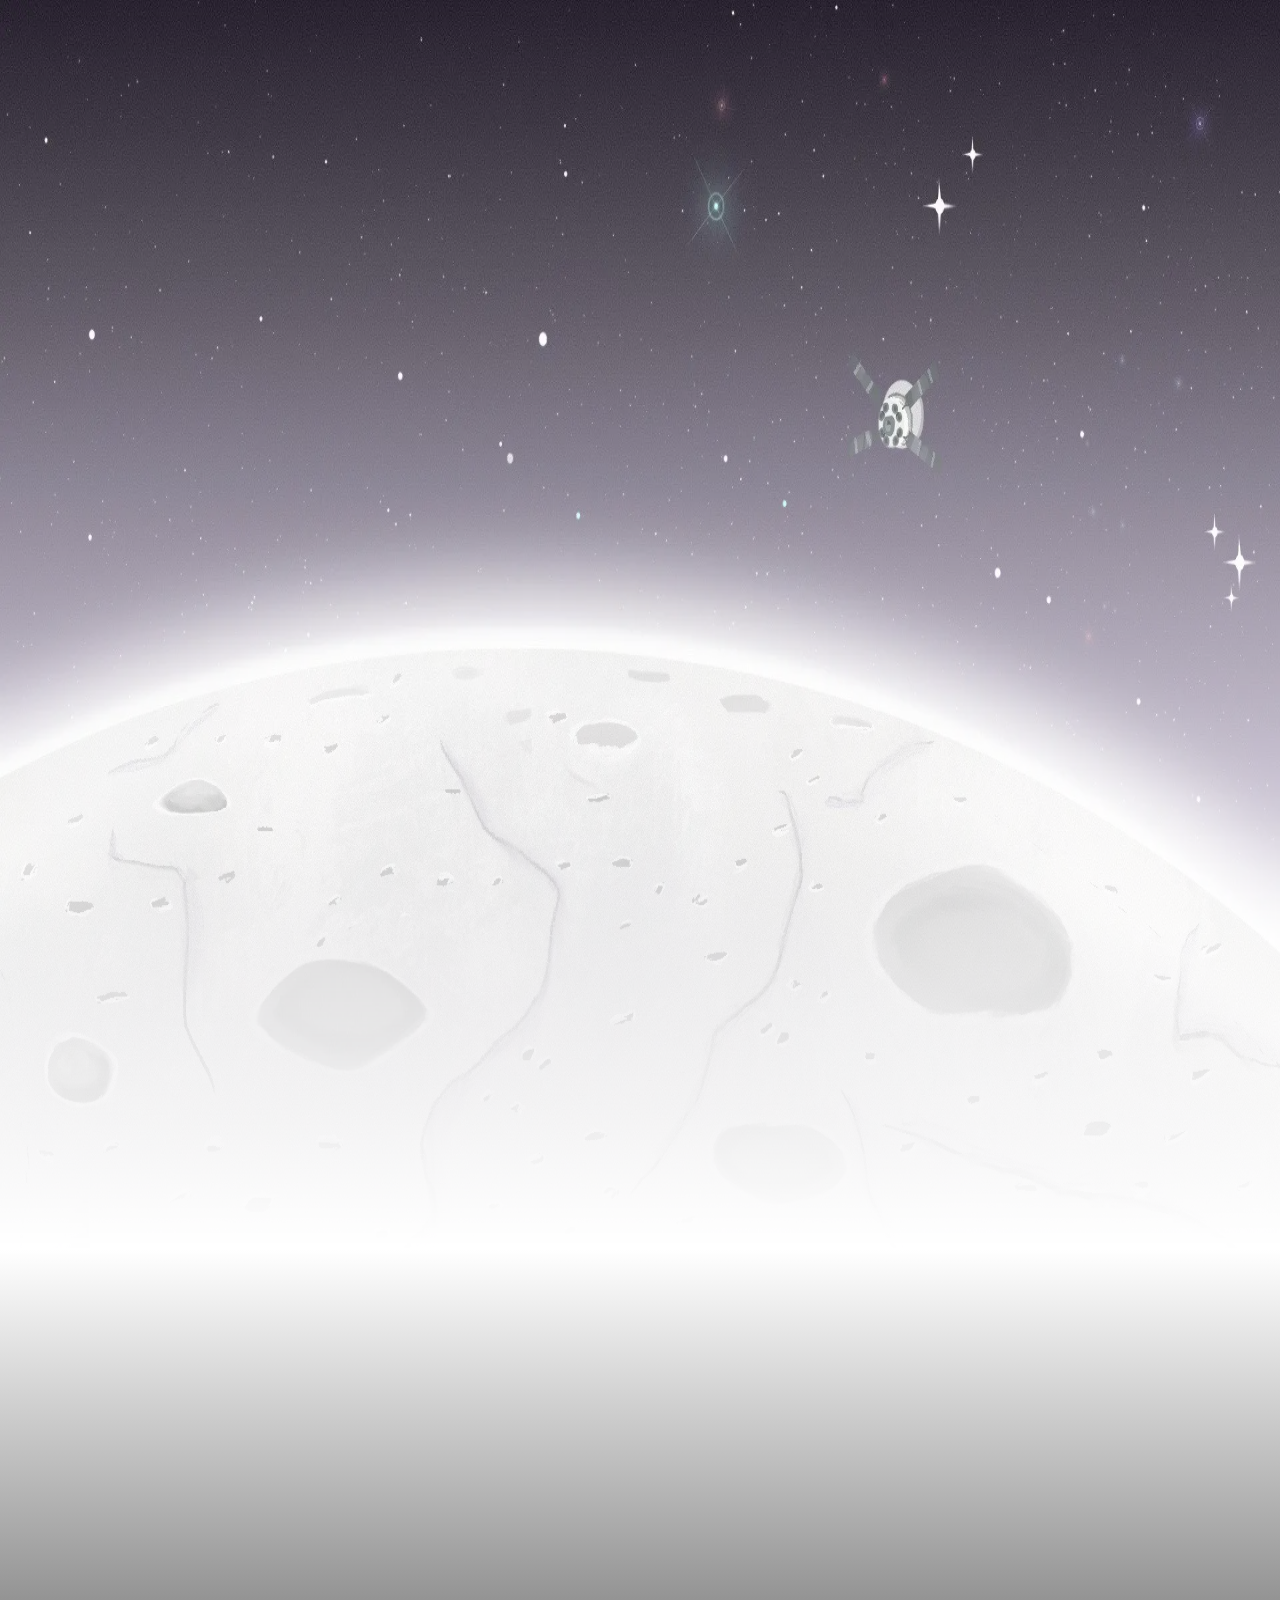
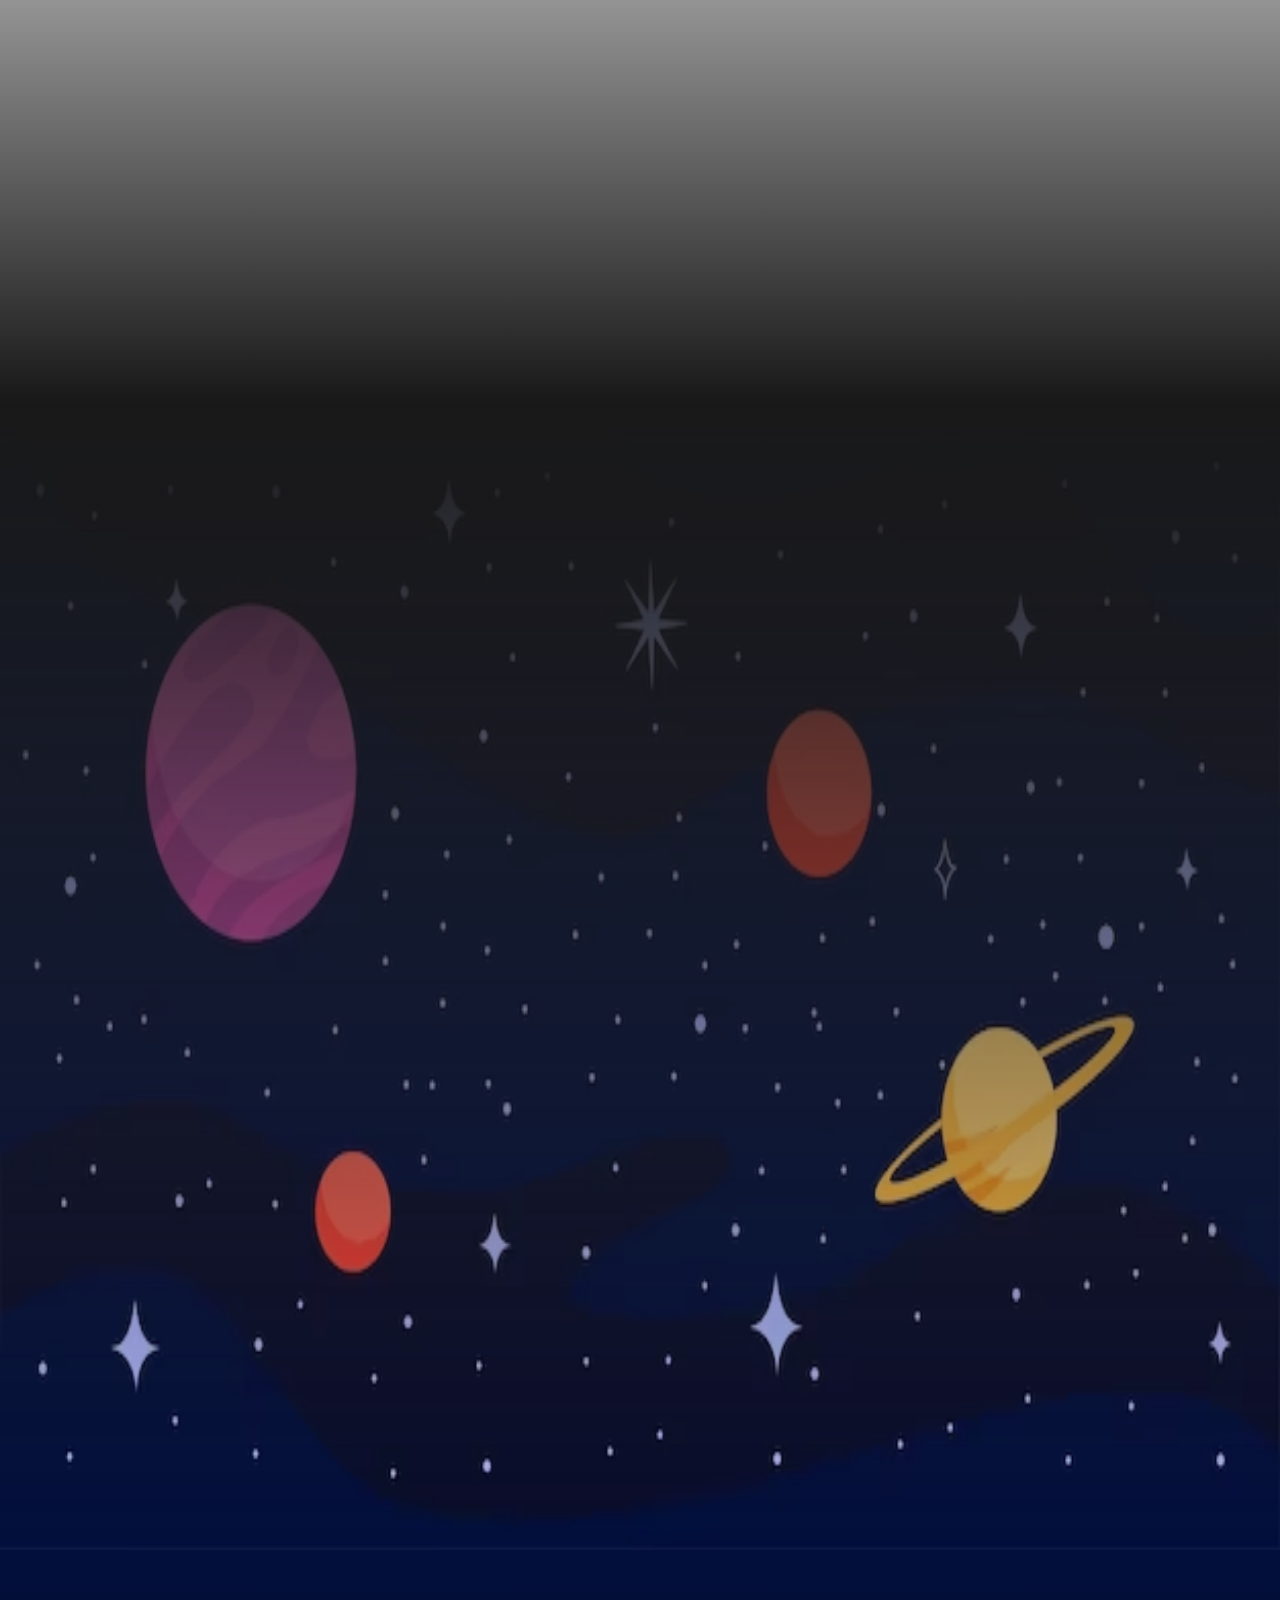
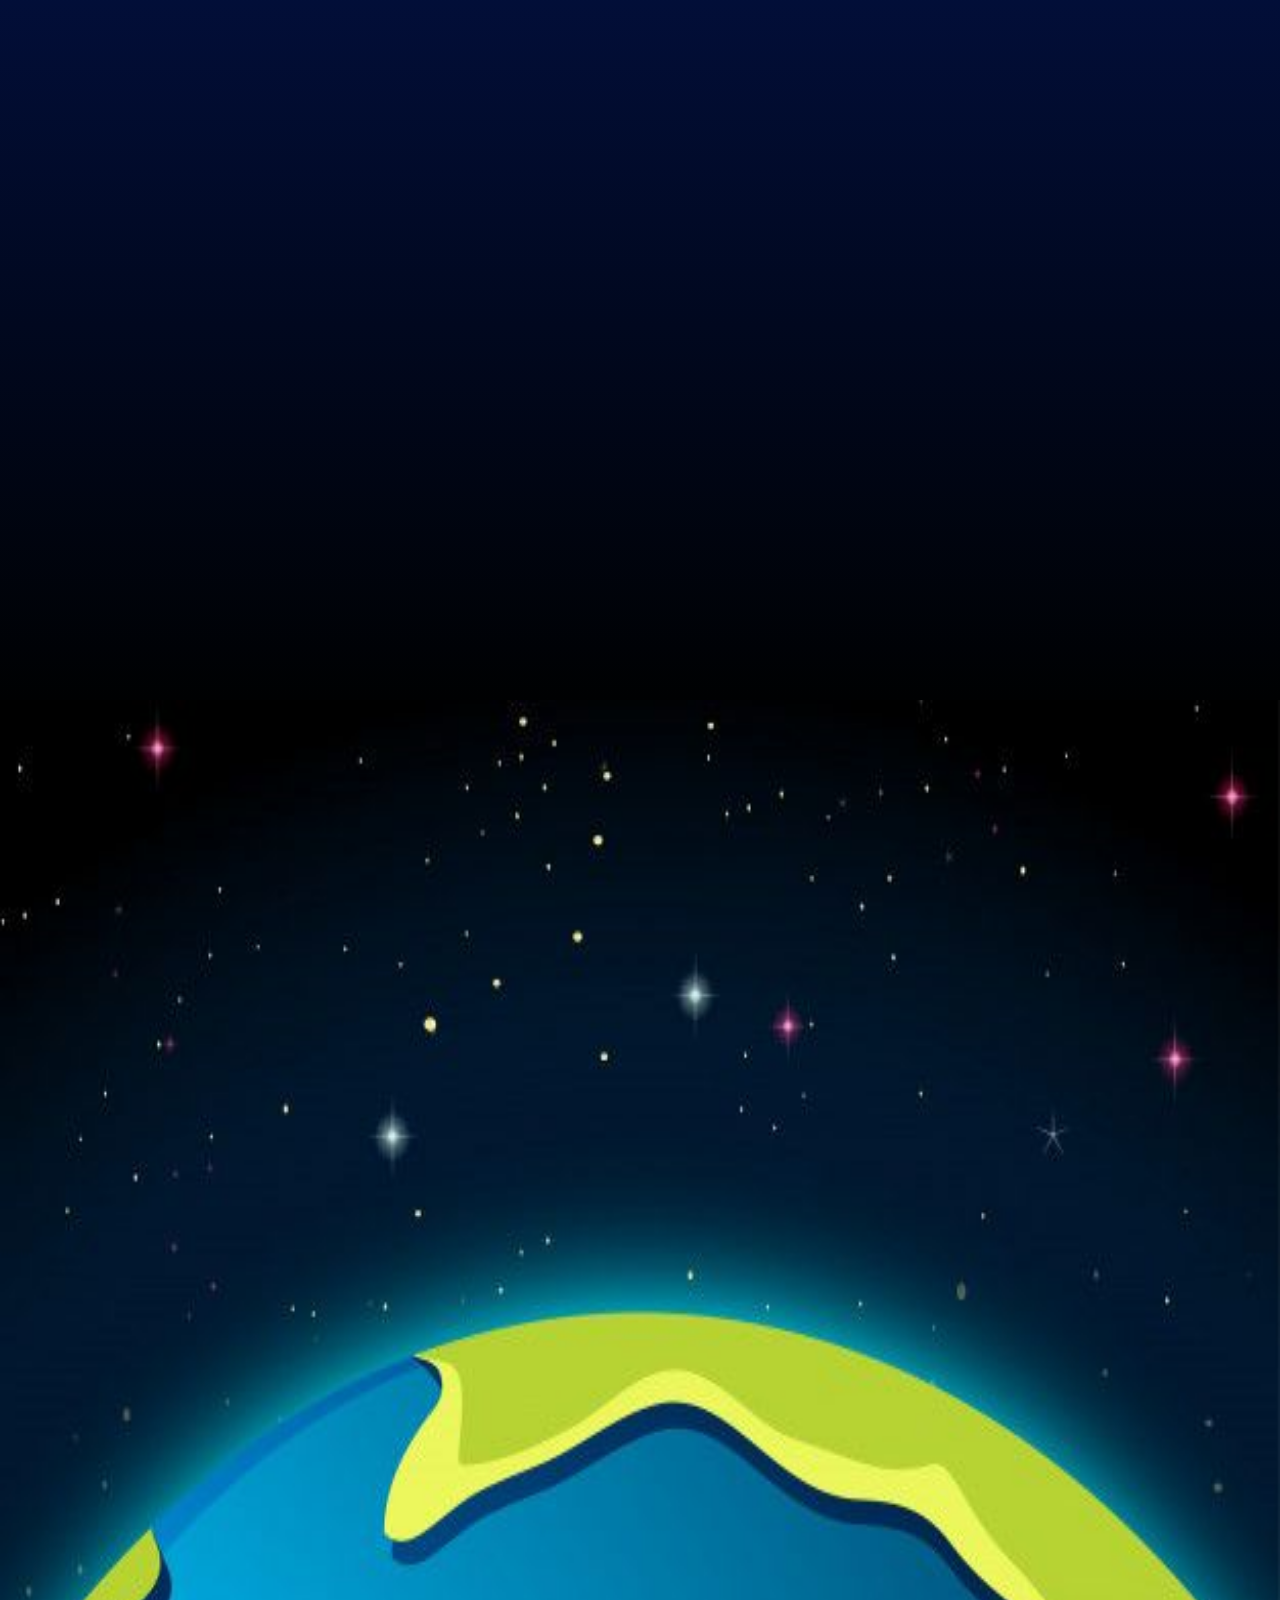
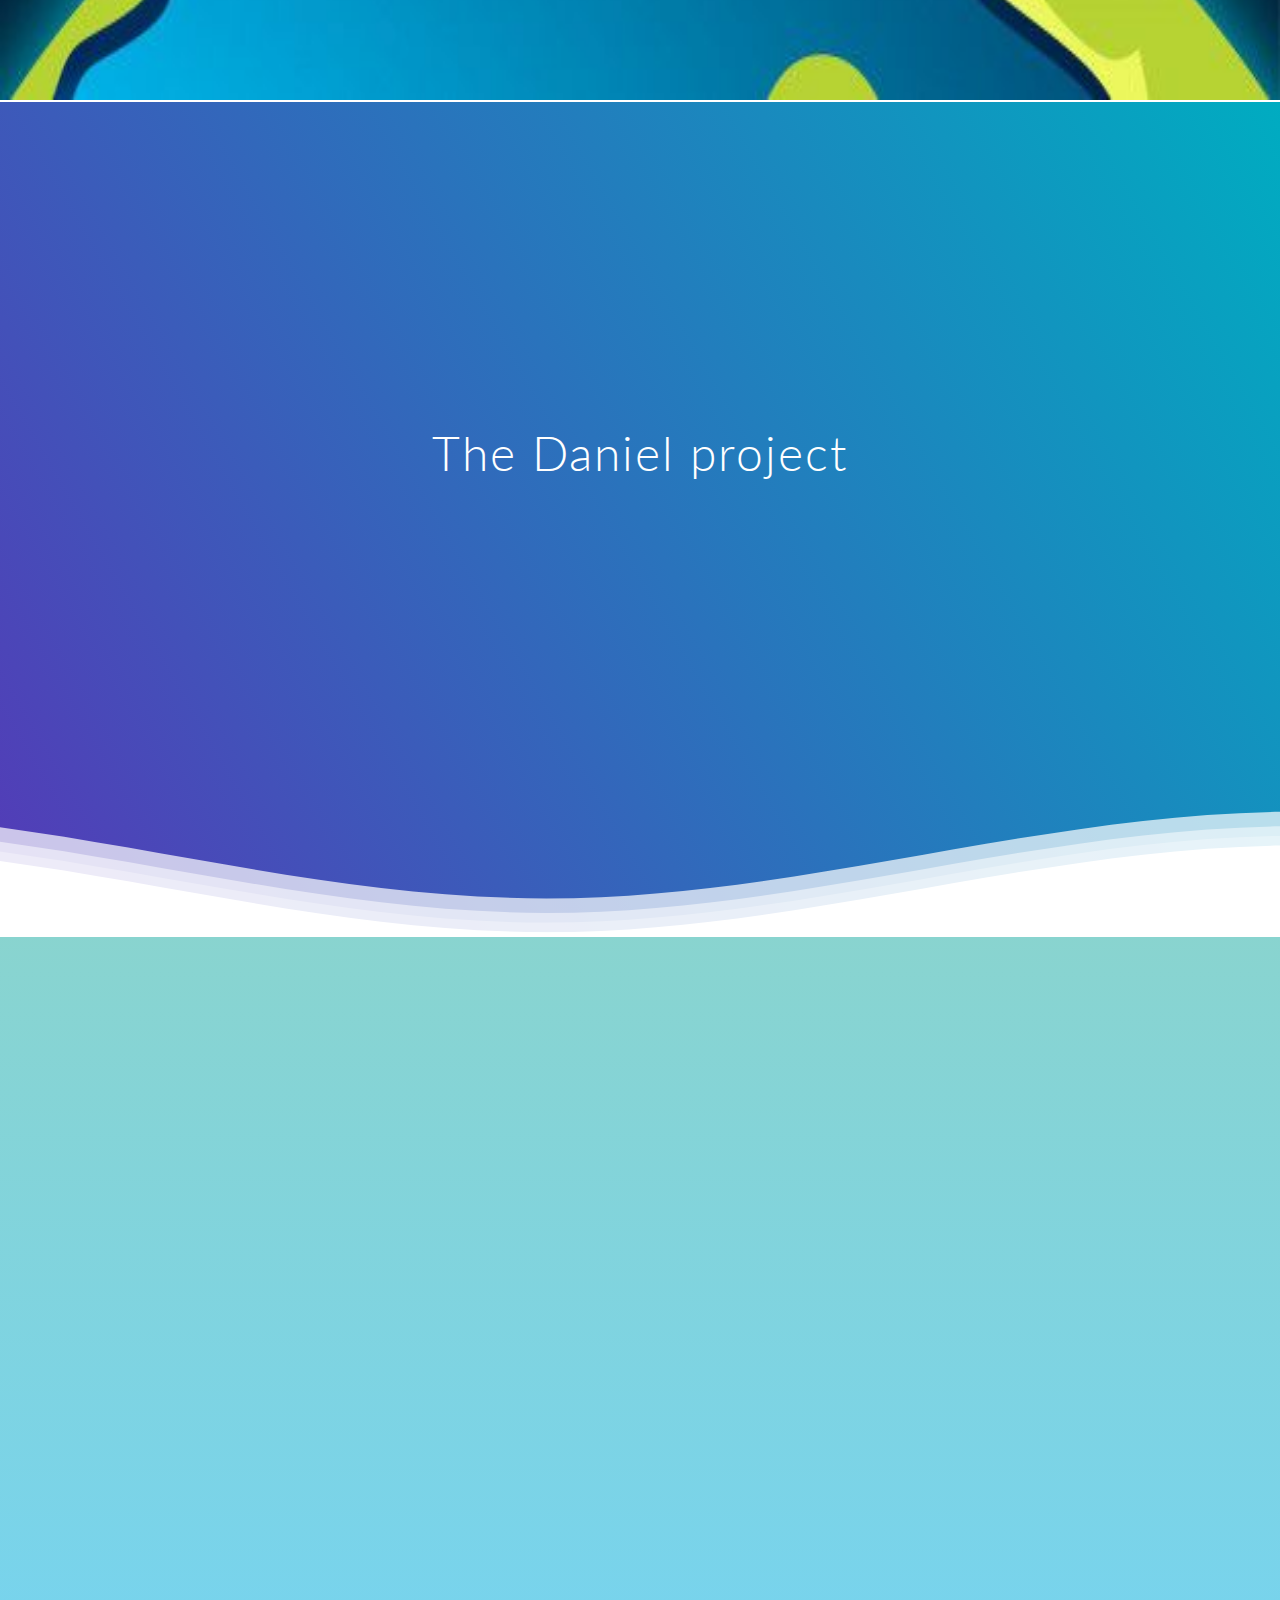
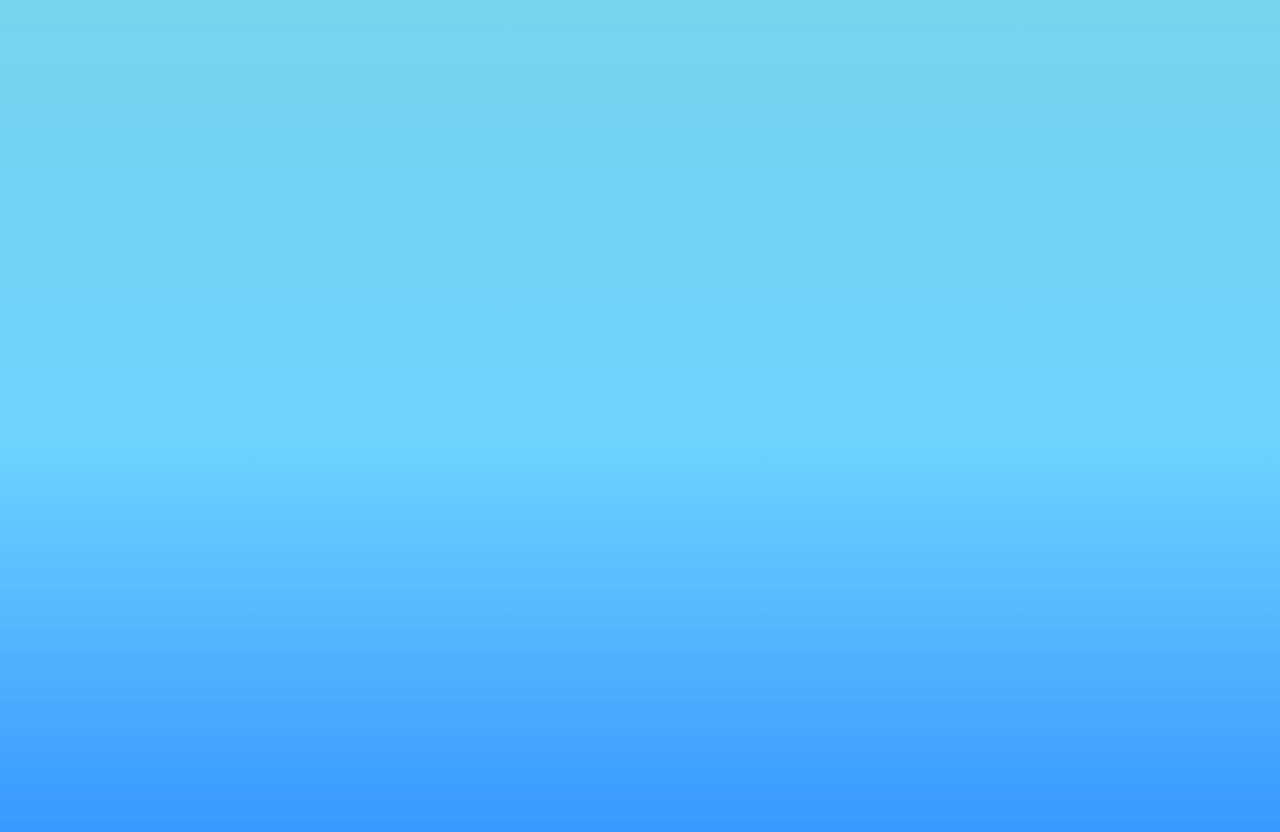
==== Index.html @ cffb1210 "files added" ====
<!DOCTYPE html>
<html lang="en">

<head>
    <meta charset="UTF-8">
    <meta name="viewport" content="width=device-width, initial-scale=1.0">
    <link rel="stylesheet" href="style/background.css">
    <script src="js/main.js" defer></script>
    <title>Document</title>
</head>

<body>
    <section class="moon">
        <img class="background-moon" src="/src/moon.webp" alt="">
    </section>
    <section class="space-transition"></section>
    <section class="space">
        <img class="background-space" src="/src/space.avif" alt="">
    </section>
    <section class="earth-transition"></section>
    <section class="earth"></section>
    <img class="earth-background" src="src/earth.jpg" alt="">
    <section class="cloud"></section>
    <section class="cloud-transition"></section>
    <div class="header">
        <div class="inner-header flex">
            <g>
                <path fill="#fff"
                    d="M250.4,0.8C112.7,0.8,1,112.4,1,250.2c0,137.7,111.7,249.4,249.4,249.4c137.7,0,249.4-111.7,249.4-249.4
    C499.8,112.4,388.1,0.8,250.4,0.8z M383.8,326.3c-62,0-101.4-14.1-117.6-46.3c-17.1-34.1-2.3-75.4,13.2-104.1
    c-22.4,3-38.4,9.2-47.8,18.3c-11.2,10.9-13.6,26.7-16.3,45c-3.1,20.8-6.6,44.4-25.3,62.4c-19.8,19.1-51.6,26.9-100.2,24.6l1.8-39.7    c35.9,1.6,59.7-2.9,70.8-13.6c8.9-8.6,11.1-22.9,13.5-39.6c6.3-42,14.8-99.4,141.4-99.4h41L333,166c-12.6,16-45.4,68.2-31.2,96.2  c9.2,18.3,41.5,25.6,91.2,24.2l1.1,39.8C390.5,326.2,387.1,326.3,383.8,326.3z" />
            </g>
            </svg>
            <h1>The Daniel project</h1>
        </div>
        <div>
            <svg class="waves" xmlns="http://www.w3.org/2000/svg" xmlns:xlink="http://www.w3.org/1999/xlink"
                viewBox="0 24 150 28" preserveAspectRatio="none" shape-rendering="auto">
                <defs>
                    <path id="gentle-wave"
                        d="M-160 44c30 0 58-18 88-18s 58 18 88 18 58-18 88-18 58 18 88 18 v44h-352z" />
                </defs>
                <g class="parallax">
                    <use xlink:href="#gentle-wave" x="48" y="0" fill="rgba(255,255,255,0.7" />
                    <use xlink:href="#gentle-wave" x="48" y="3" fill="rgba(255,255,255,0.5)" />
                    <use xlink:href="#gentle-wave" x="48" y="5" fill="rgba(255,255,255,0.3)" />
                    <use xlink:href="#gentle-wave" x="48" y="7" fill="#fff" />
                </g>
            </svg>
        </div>
    </div>
    <main>
    </main>
</body>

</html>
---- style/background.css ----
@import url(//fonts.googleapis.com/css?family=Lato:300:400);

body {
    margin: 0;
    height: 200vh;
}

html {
    font-size: 62.5%;
}

h1 {
    font-family: 'Lato', sans-serif;
    font-weight: 300;
    letter-spacing: 2px;
    font-size: 48px;
}

p {
    font-family: 'Lato', sans-serif;
    letter-spacing: 1px;
    font-size: 14px;
    color: #333333;
}

.header {
    position: relative;
    text-align: center;
    background: linear-gradient(60deg, rgba(84, 58, 183, 1) 0%, rgba(0, 172, 193, 1) 100%);
    color: white;
}

.inner-header {
    height: 70rem;
    width: 100%;
    margin: 0;
    padding: 0;
}

.flex {
    /*Flexbox for containers*/
    display: flex;
    justify-content: center;
    align-items: center;
    text-align: center;
}

.waves {
    position: relative;
    width: 100%;
    height: 15vh;
    margin-bottom: -7px;
    /*Fix for safari gap*/
    min-height: 100px;
    max-height: 150px;
}

.content {
    position: relative;
    height: 20vh;
    text-align: center;
    background-color: white;
}

/* Animation */

.parallax>use {
    animation: move-forever 25s cubic-bezier(.55, .5, .45, .5) infinite;
}

.parallax>use:nth-child(1) {
    animation-delay: -2s;
    animation-duration: 7s;
}

.parallax>use:nth-child(2) {
    animation-delay: -3s;
    animation-duration: 10s;
}

.parallax>use:nth-child(3) {
    animation-delay: -4s;
    animation-duration: 13s;
}

.parallax>use:nth-child(4) {
    animation-delay: -5s;
    animation-duration: 20s;
}

main {
    background-color: #734ae8;
    background-image: linear-gradient(#89d4cf 0%, #6dd3ff 74%, rgb(55, 152, 255));
    width: 100%;
    height: 150rem;
}

.moon {
    position: relative;
    width: 100%;
    height: 125rem;
    overflow: hidden;
}

.background-moon {
    position: absolute;
    top: 0;
    left: 0;
    width: 100%;
    height: 100%;
    background-image: url("/src/moon.webp");
    background-size: 100% auto;
    background-repeat: no-repeat;
    background-position: center center;
    -webkit-mask-image: linear-gradient(to top,
            rgba(0, 0, 0, 0),
            rgba(0, 0, 0, 1));
    mask-image: linear-gradient(to top, rgba(0, 0, 0, 0), rgba(0, 0, 0, 1));
    transition: opacity 0.5s ease;
}

.space {
    width: 100%;
    height: 115rem;
    background: linear-gradient(rgba(0, 0, 0, 0.9), rgb(43, 43, 43));
    background-position: top;
    transition: background 0.5s ease;
}

.background-space {
    width: 100%;
    height: 100%;
    background-size: 100% auto;
    background-repeat: no-repeat;
    background-position: center center;
    -webkit-mask-image: linear-gradient(to bottom,
            rgba(0, 0, 0, 0),
            rgba(0, 0, 0, 1));
    mask-image: linear-gradient(to bottom, rgba(0, 0, 0, 0), rgba(0, 0, 0, 1));
    transition: opacity 0.5s ease;
}

.space-transition {
    width: 100%;
    height: 75rem;
    background: linear-gradient(#FFFFFF, rgba(0, 0, 0, 0.9));
    background-position: top;
    transition: background 0.5s ease;
}

.earth-background {
    width: 100%;
    height: 100rem;
    background-size: 100% auto;
    background-repeat: no-repeat;
    background-position: center center;
}

.earth-transition {
    width: 100%;
    height: 75rem;
    background-position: top;
    background: linear-gradient(rgb(2, 15, 60), rgb(0, 1, 2));
    transition: background 0.5s ease;
}

.cloud {}

.cloud-transition {}

@media screen and (min-height: 75rem) {
    body {
        scroll-snap-type: y mandatory;
    }

    .space {
        scroll-snap-align: start;
        background-position: center;
        height: 150rem;
    }
}

@keyframes move-forever {
    0% {
        transform: translate3d(-90px, 0, 0);
    }

    100% {
        transform: translate3d(85px, 0, 0);
    }
}

/*Shrinking for mobile*/
@media (max-width: 76.8rem) {
    .waves {
        height: 40px;
        min-height: 40px;
    }

    .content {
        height: 30vh;
    }

    h1 {
        font-size: 24px;
    }
}
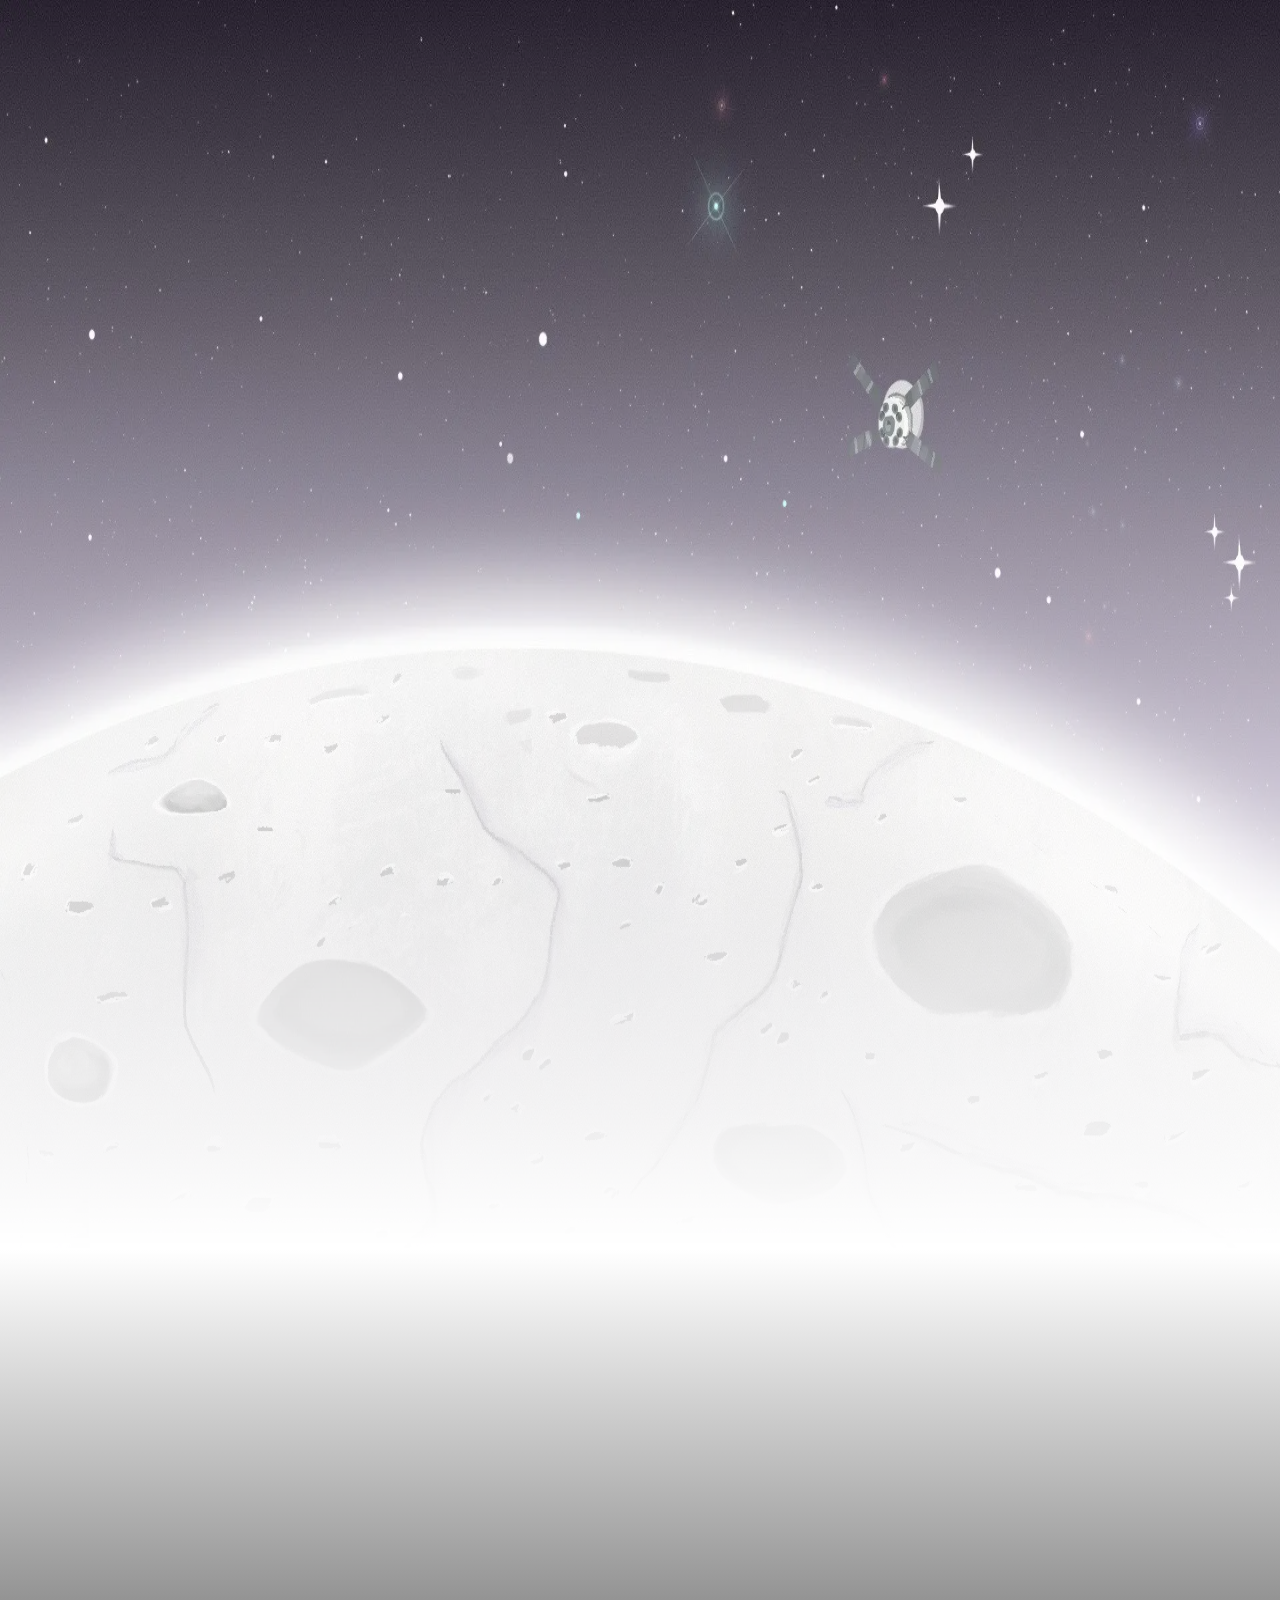
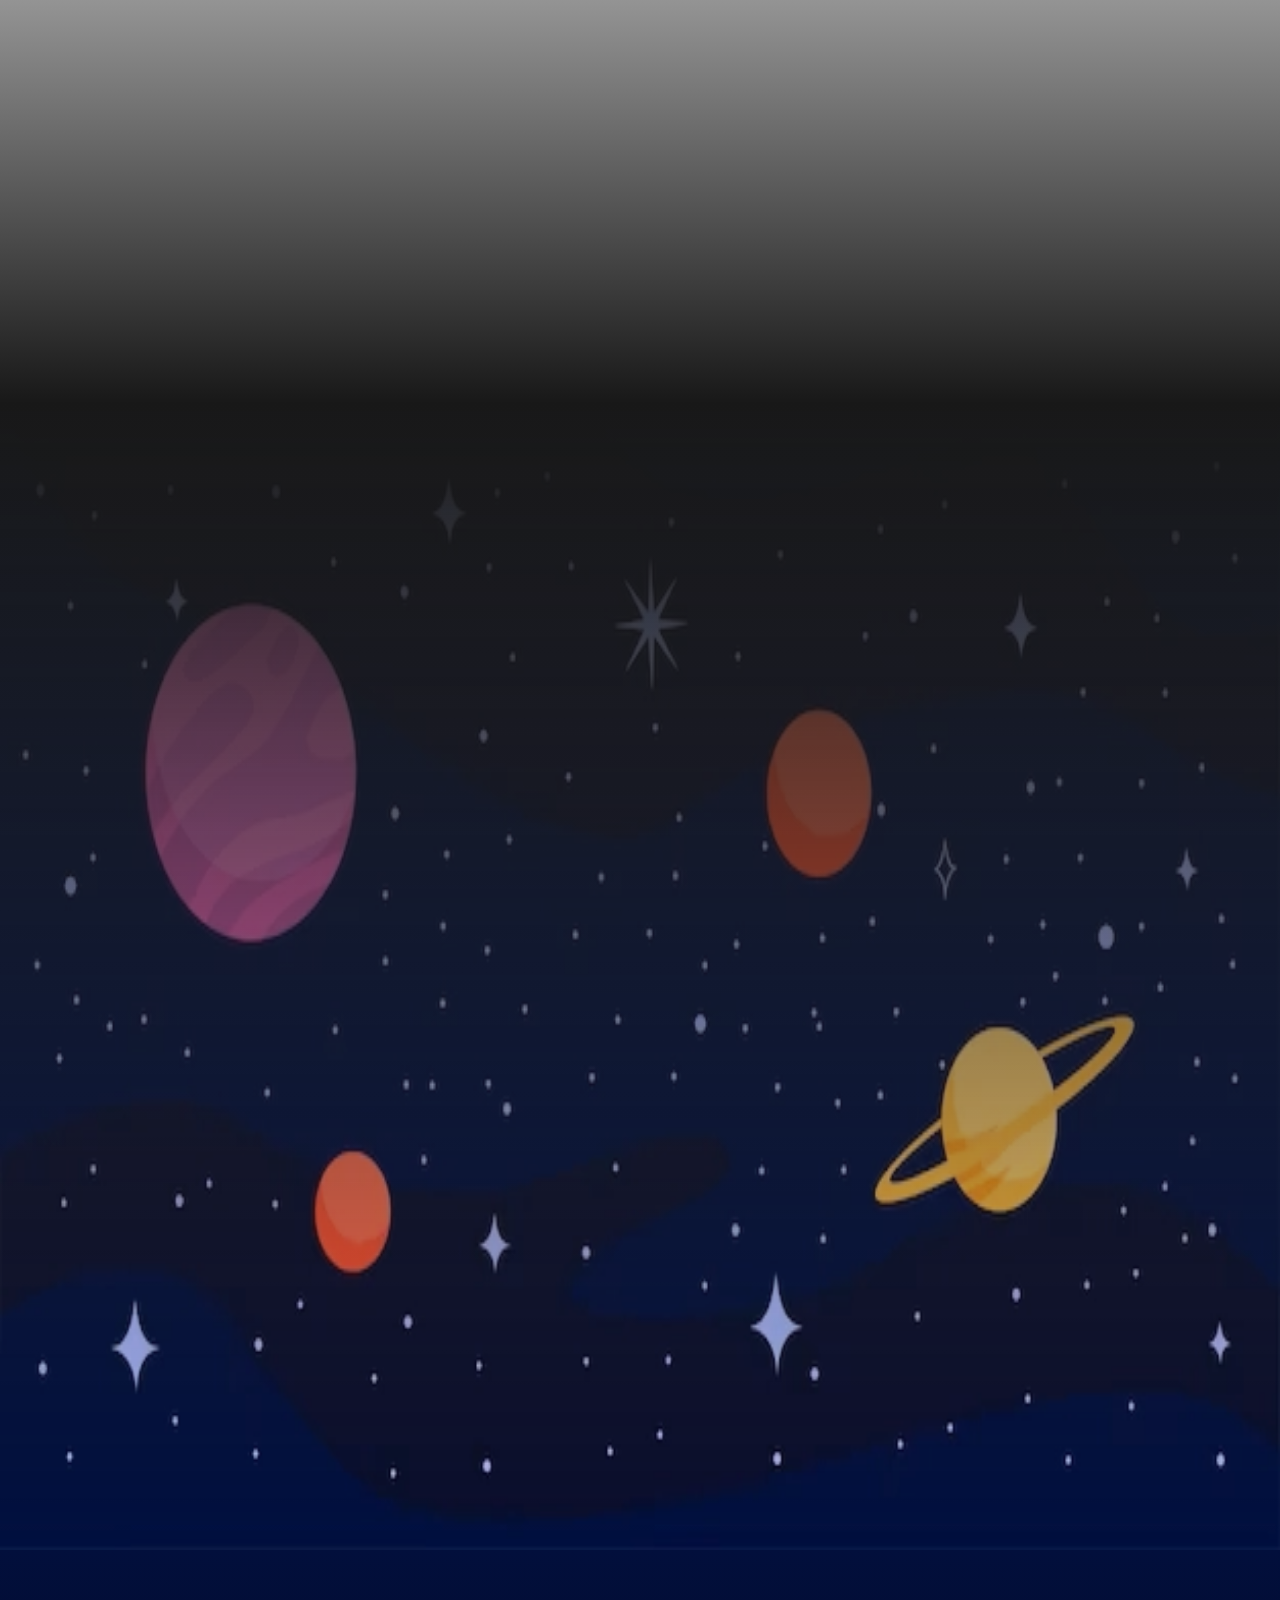
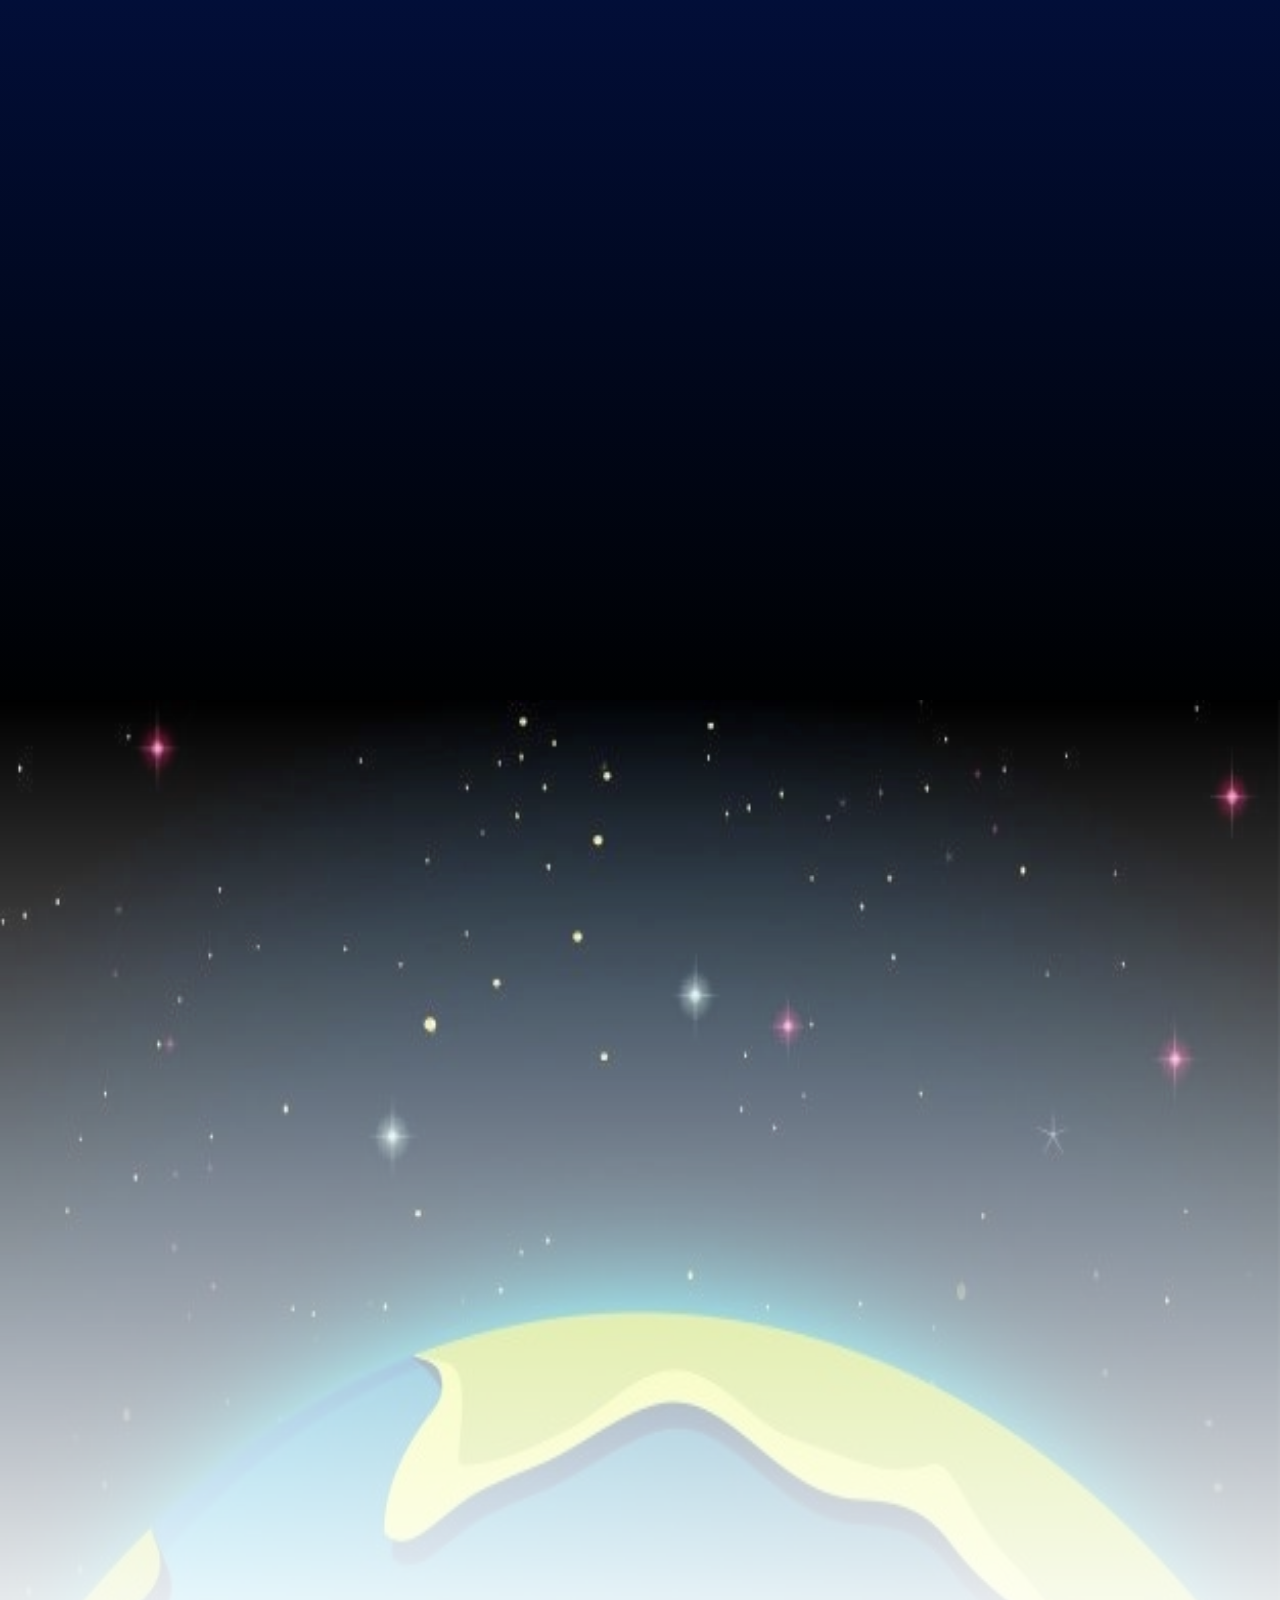
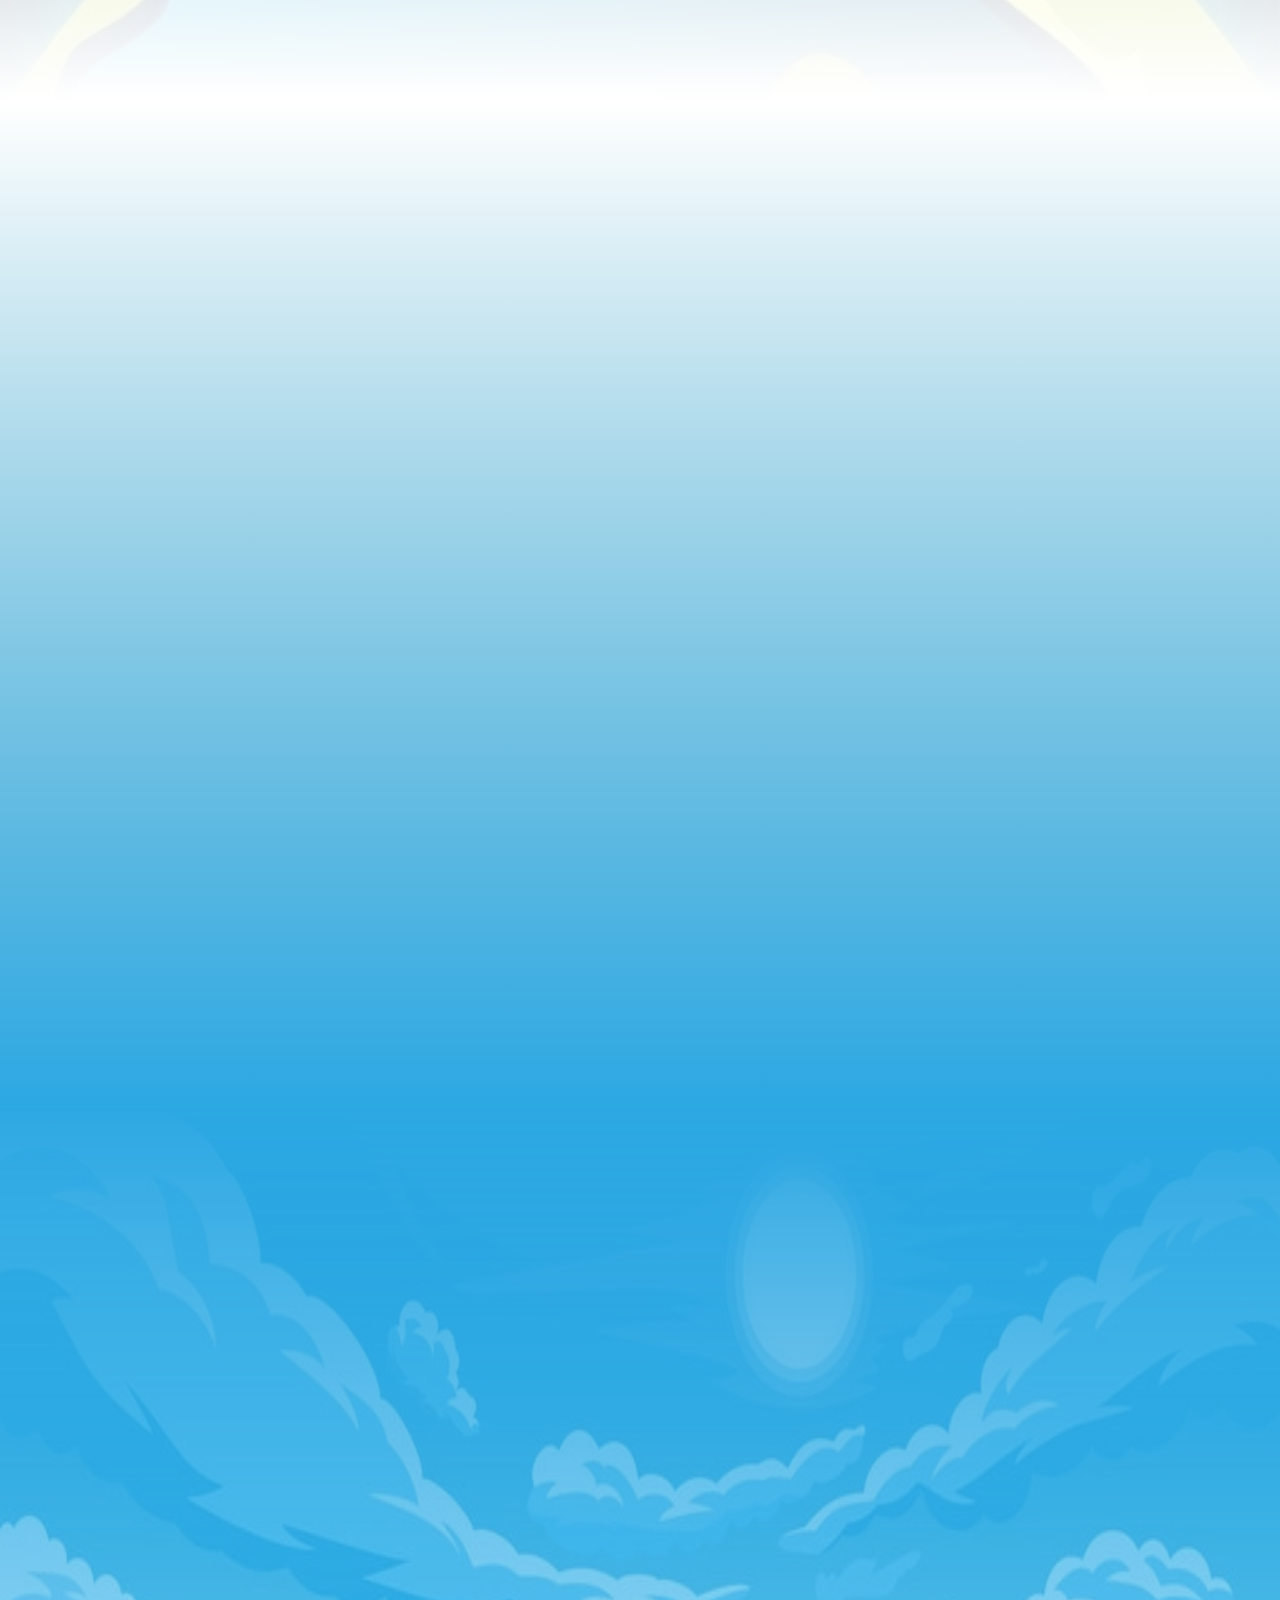
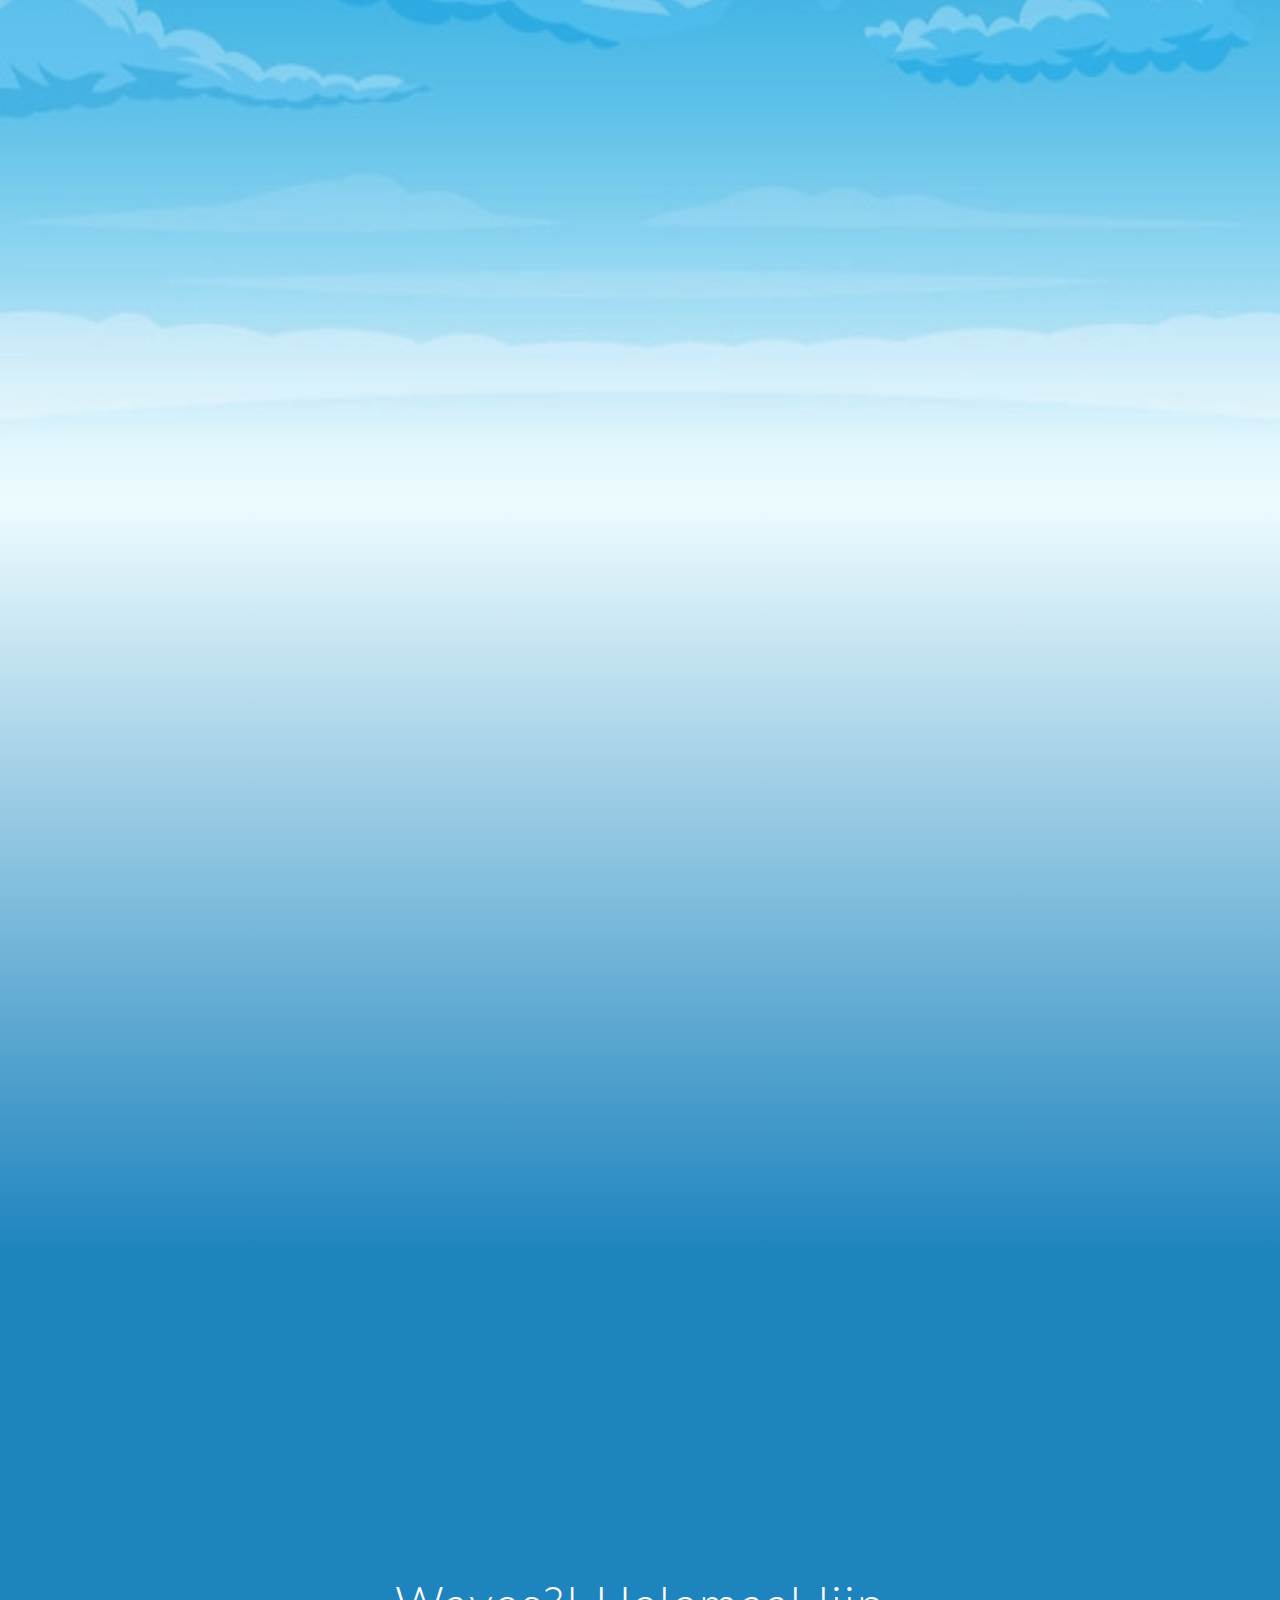
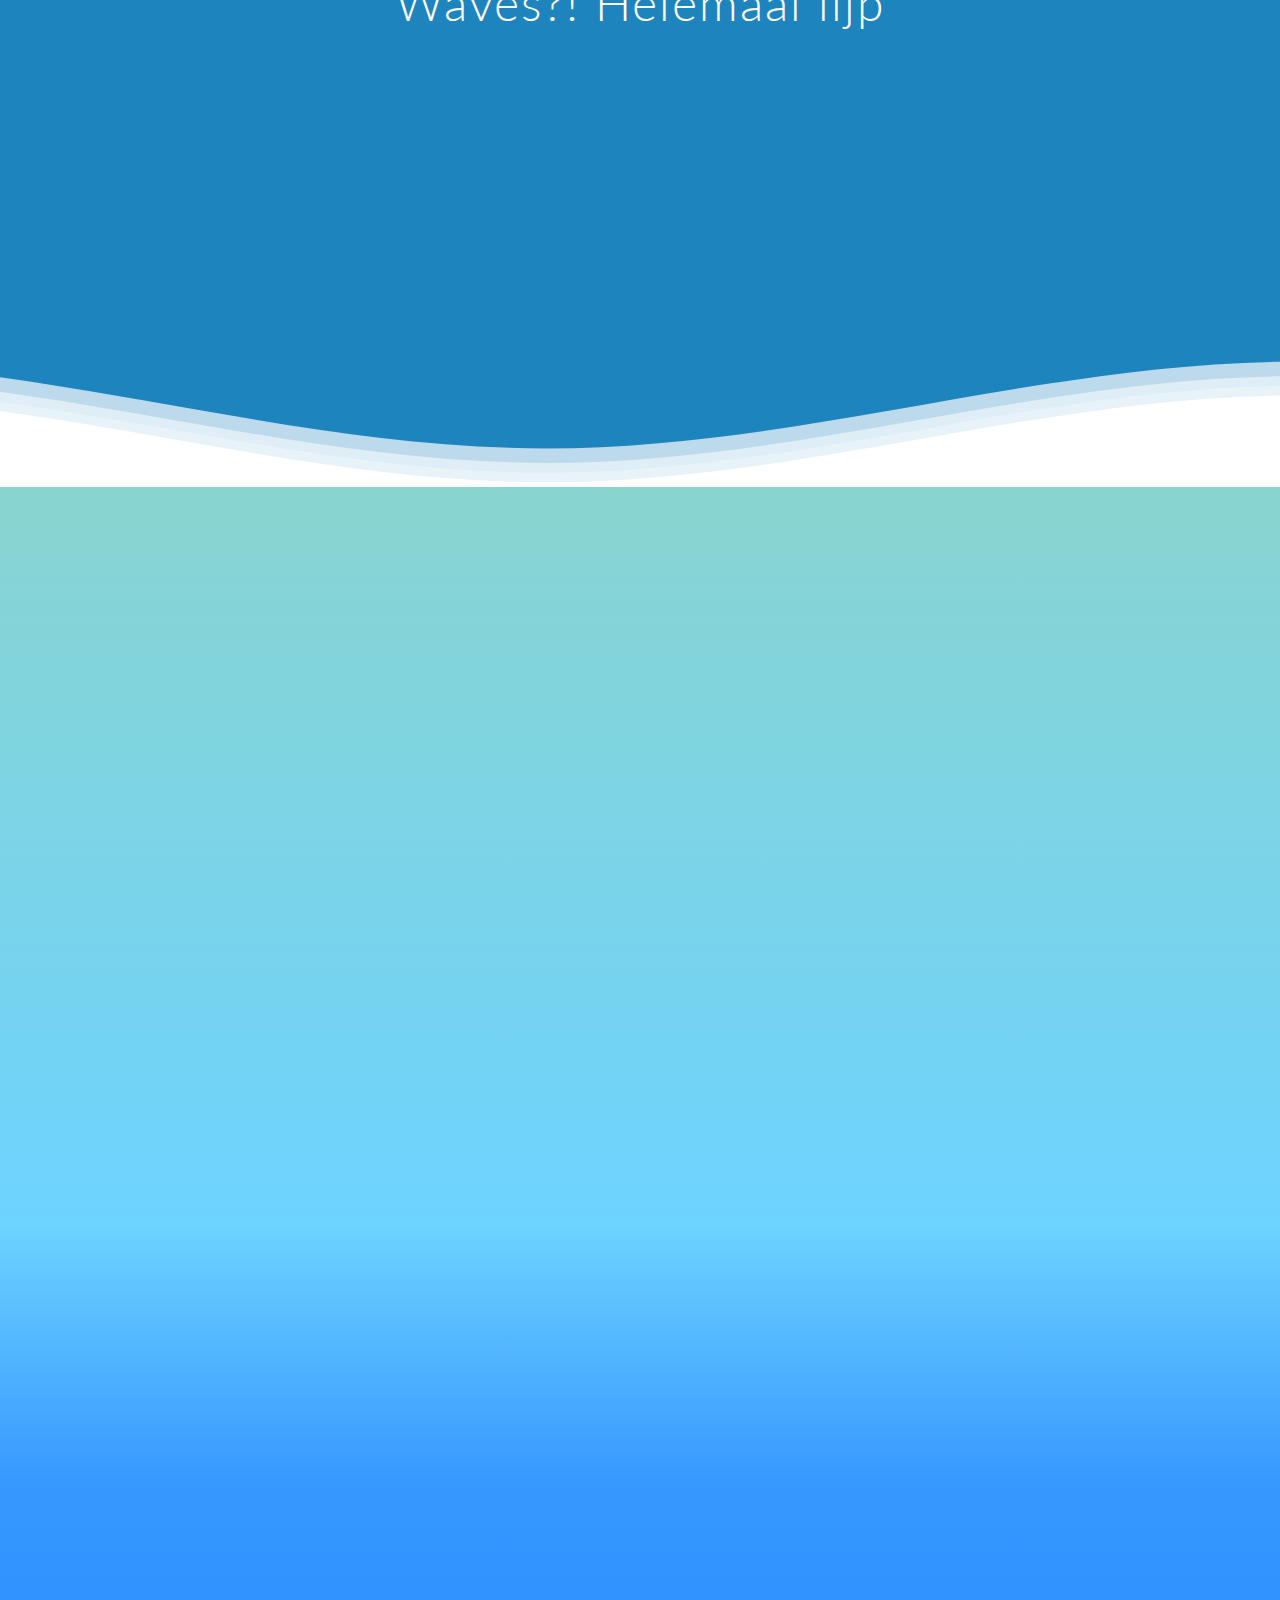
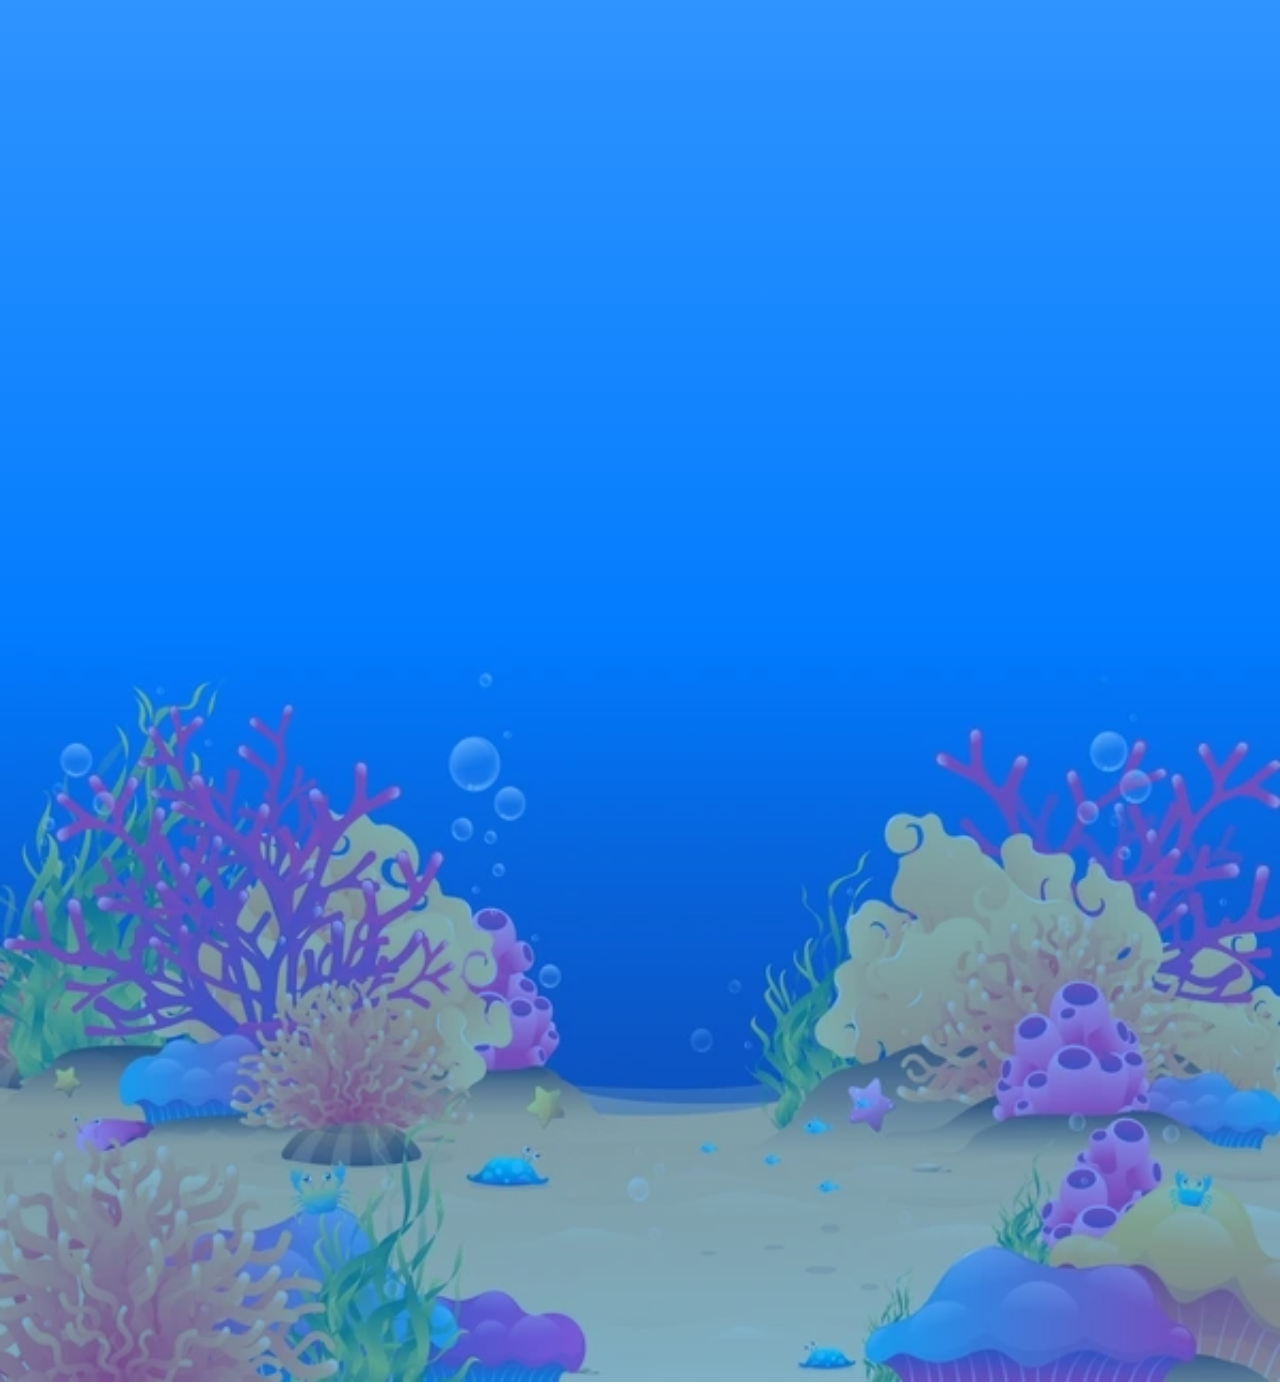
==== commit ba54d8f2: "background fixes" ====
--- a/Index.html
+++ b/Index.html
@@ -15,13 +15,16 @@
     </section>
     <section class="space-transition"></section>
     <section class="space">
-        <img class="background-space" src="/src/space.avif" alt="">
+        <img class="background-space" src="/src/space.webp" alt="">
     </section>
     <section class="earth-transition"></section>
     <section class="earth"></section>
-    <img class="earth-background" src="src/earth.jpg" alt="">
-    <section class="cloud"></section>
+    <img class="earth-background" src="src/earth.webp" alt="">
     <section class="cloud-transition"></section>
+    <section class="cloud">
+        <img class="cloud-background" src="src/cloud.webp" alt="">
+    </section>
+    <section class="ocean-transition"></section>
     <div class="header">
         <div class="inner-header flex">
             <g>
@@ -31,7 +34,7 @@
     c-22.4,3-38.4,9.2-47.8,18.3c-11.2,10.9-13.6,26.7-16.3,45c-3.1,20.8-6.6,44.4-25.3,62.4c-19.8,19.1-51.6,26.9-100.2,24.6l1.8-39.7    c35.9,1.6,59.7-2.9,70.8-13.6c8.9-8.6,11.1-22.9,13.5-39.6c6.3-42,14.8-99.4,141.4-99.4h41L333,166c-12.6,16-45.4,68.2-31.2,96.2  c9.2,18.3,41.5,25.6,91.2,24.2l1.1,39.8C390.5,326.2,387.1,326.3,383.8,326.3z" />
             </g>
             </svg>
-            <h1>The Daniel project</h1>
+            <h1>Waves?! Helemaal lijp</h1>
         </div>
         <div>
             <svg class="waves" xmlns="http://www.w3.org/2000/svg" xmlns:xlink="http://www.w3.org/1999/xlink"
@@ -51,6 +54,10 @@
     </div>
     <main>
     </main>
+    <section class="ocean-mid"></section>
+    <section class="ocean-bottom">
+        <img class="ocean-background" src="src/bottom.webp" alt="">
+    </section>
 </body>
 
 </html>--- a/style/background.css
+++ b/style/background.css
@@ -26,7 +26,7 @@
 .header {
     position: relative;
     text-align: center;
-    background: linear-gradient(60deg, rgba(84, 58, 183, 1) 0%, rgba(0, 172, 193, 1) 100%);
+    background: rgb(30, 132, 190);
     color: white;
 }
 
@@ -38,7 +38,6 @@
 }
 
 .flex {
-    /*Flexbox for containers*/
     display: flex;
     justify-content: center;
     align-items: center;
@@ -50,7 +49,6 @@
     width: 100%;
     height: 15vh;
     margin-bottom: -7px;
-    /*Fix for safari gap*/
     min-height: 100px;
     max-height: 150px;
 }
@@ -62,8 +60,6 @@
     background-color: white;
 }
 
-/* Animation */
-
 .parallax>use {
     animation: move-forever 25s cubic-bezier(.55, .5, .45, .5) infinite;
 }
@@ -92,7 +88,7 @@
     background-color: #734ae8;
     background-image: linear-gradient(#89d4cf 0%, #6dd3ff 74%, rgb(55, 152, 255));
     width: 100%;
-    height: 150rem;
+    height: 100rem;
 }
 
 .moon {
@@ -154,6 +150,10 @@
     background-size: 100% auto;
     background-repeat: no-repeat;
     background-position: center center;
+    -webkit-mask: linear-gradient(to top,
+            rgba(0, 0, 0, 0),
+            rgba(0, 0, 0, 1));
+    transition: opacity 0.5s ease;
 }
 
 .earth-transition {
@@ -164,9 +164,59 @@
     transition: background 0.5s ease;
 }
 
-.cloud {}
-
-.cloud-transition {}
+.cloud {
+    width: 100%;
+    height: 100rem;
+    background-color: rgb(45, 168, 227);
+}
+
+.cloud-background {
+    width: 100%;
+    height: 100rem;
+    background-size: 100% auto;
+    background-repeat: no-repeat;
+    background-position: center center;
+    -webkit-mask-image: linear-gradient(to bottom,
+            rgba(0, 0, 0, 0),
+            rgba(0, 0, 0, 1));
+    mask-image: linear-gradient(to bottom, rgba(0, 0, 0, 0), rgba(0, 0, 0, 1));
+    transition: opacity 0.5s ease;
+}
+
+.cloud-transition {
+    width: 100%;
+    height: 100rem;
+    background: linear-gradient(rgb(0, 136, 182), rgb(45, 168, 227));
+    -webkit-mask-image: linear-gradient(to bottom,
+            rgba(0, 0, 0, 0),
+            rgba(0, 0, 0, 1));
+    mask-image: linear-gradient(to bottom, rgba(0, 0, 0, 0), rgba(0, 0, 0, 1));
+    transition: opacity 0.5s ease;
+}
+
+.ocean-transition {
+    width: 100%;
+    height: 75rem;
+    background: linear-gradient(rgb(237, 251, 254), rgb(30, 132, 190));
+}
+
+.ocean-mid {
+    width: 100%;
+    height: 75rem;
+    background: linear-gradient(rgb(55, 152, 255), rgb(2, 124, 254));
+}
+
+.ocean-bottom {
+    width: 100%;
+    height: 75rem;
+    background-color: rgb(2, 124, 254);
+}
+
+.ocean-background {
+    width: 100%;
+    height: 100%;
+    opacity: 0.5;
+}
 
 @media screen and (min-height: 75rem) {
     body {
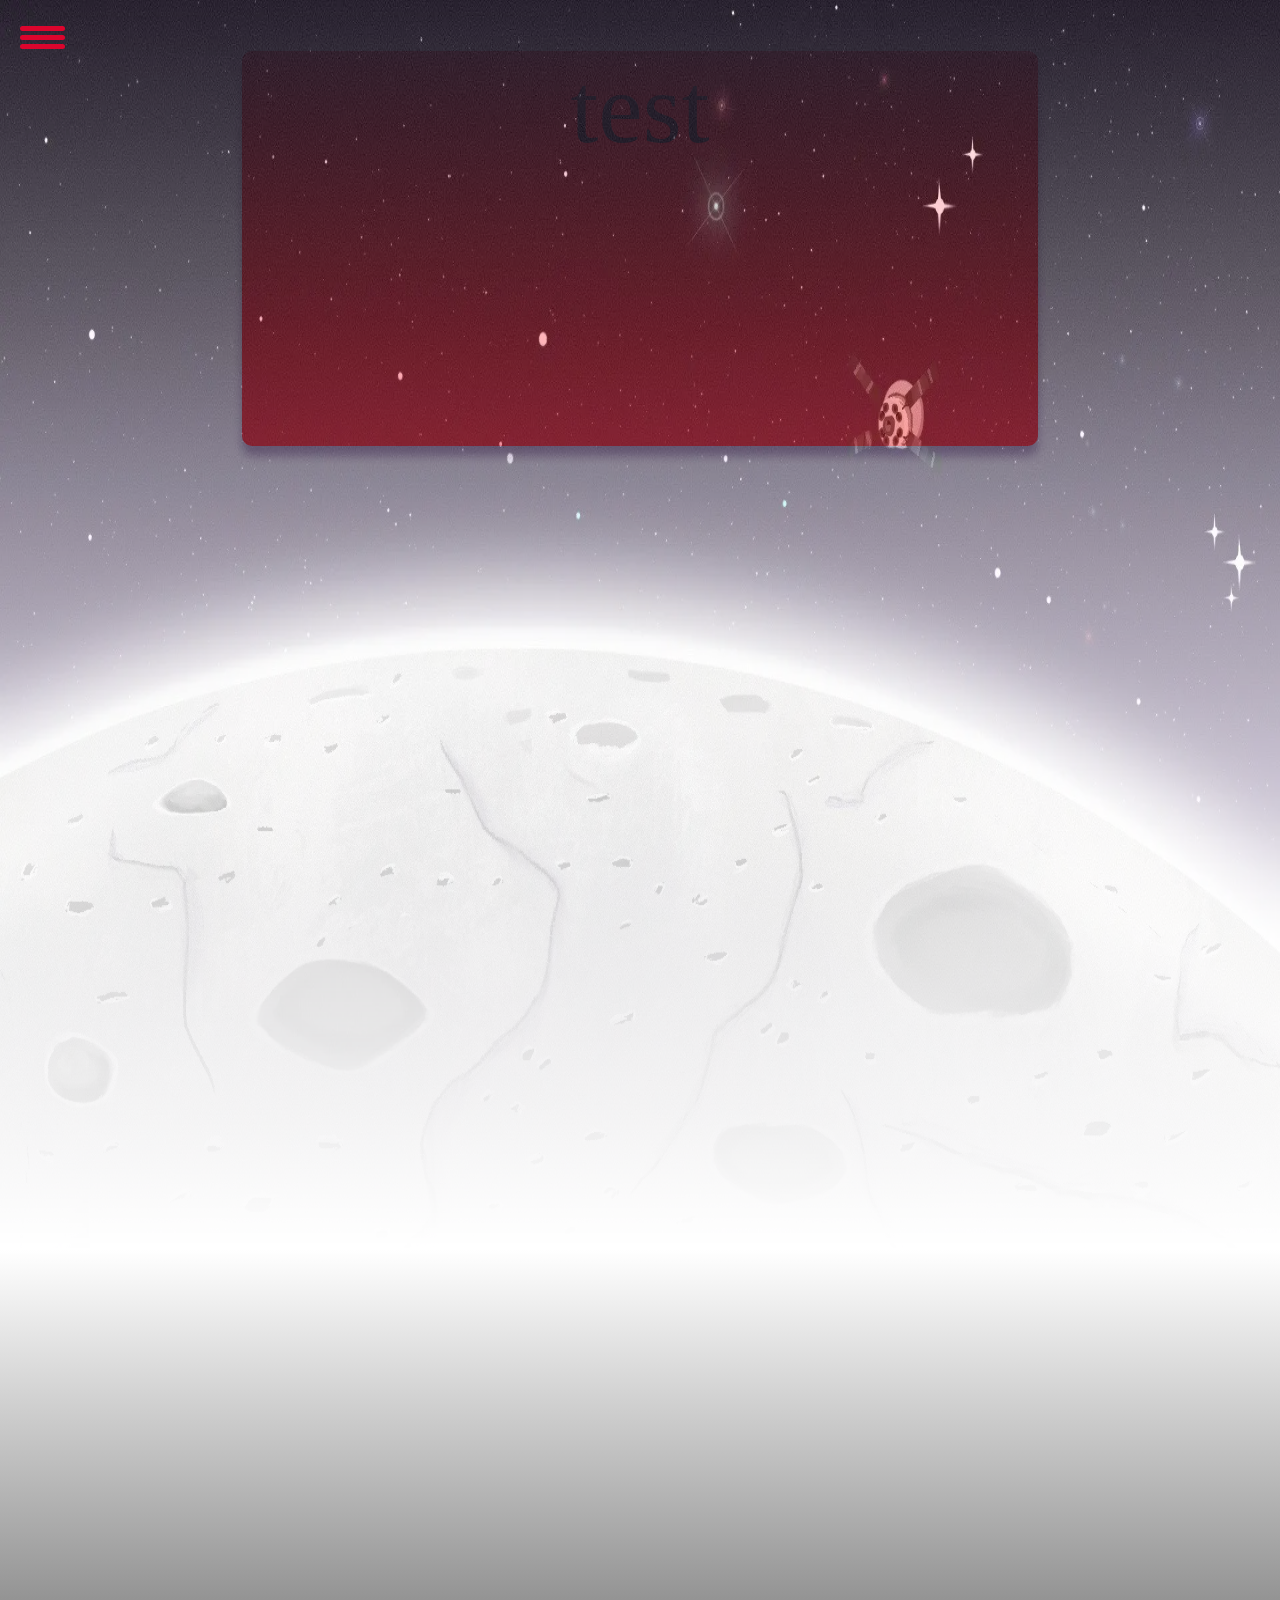
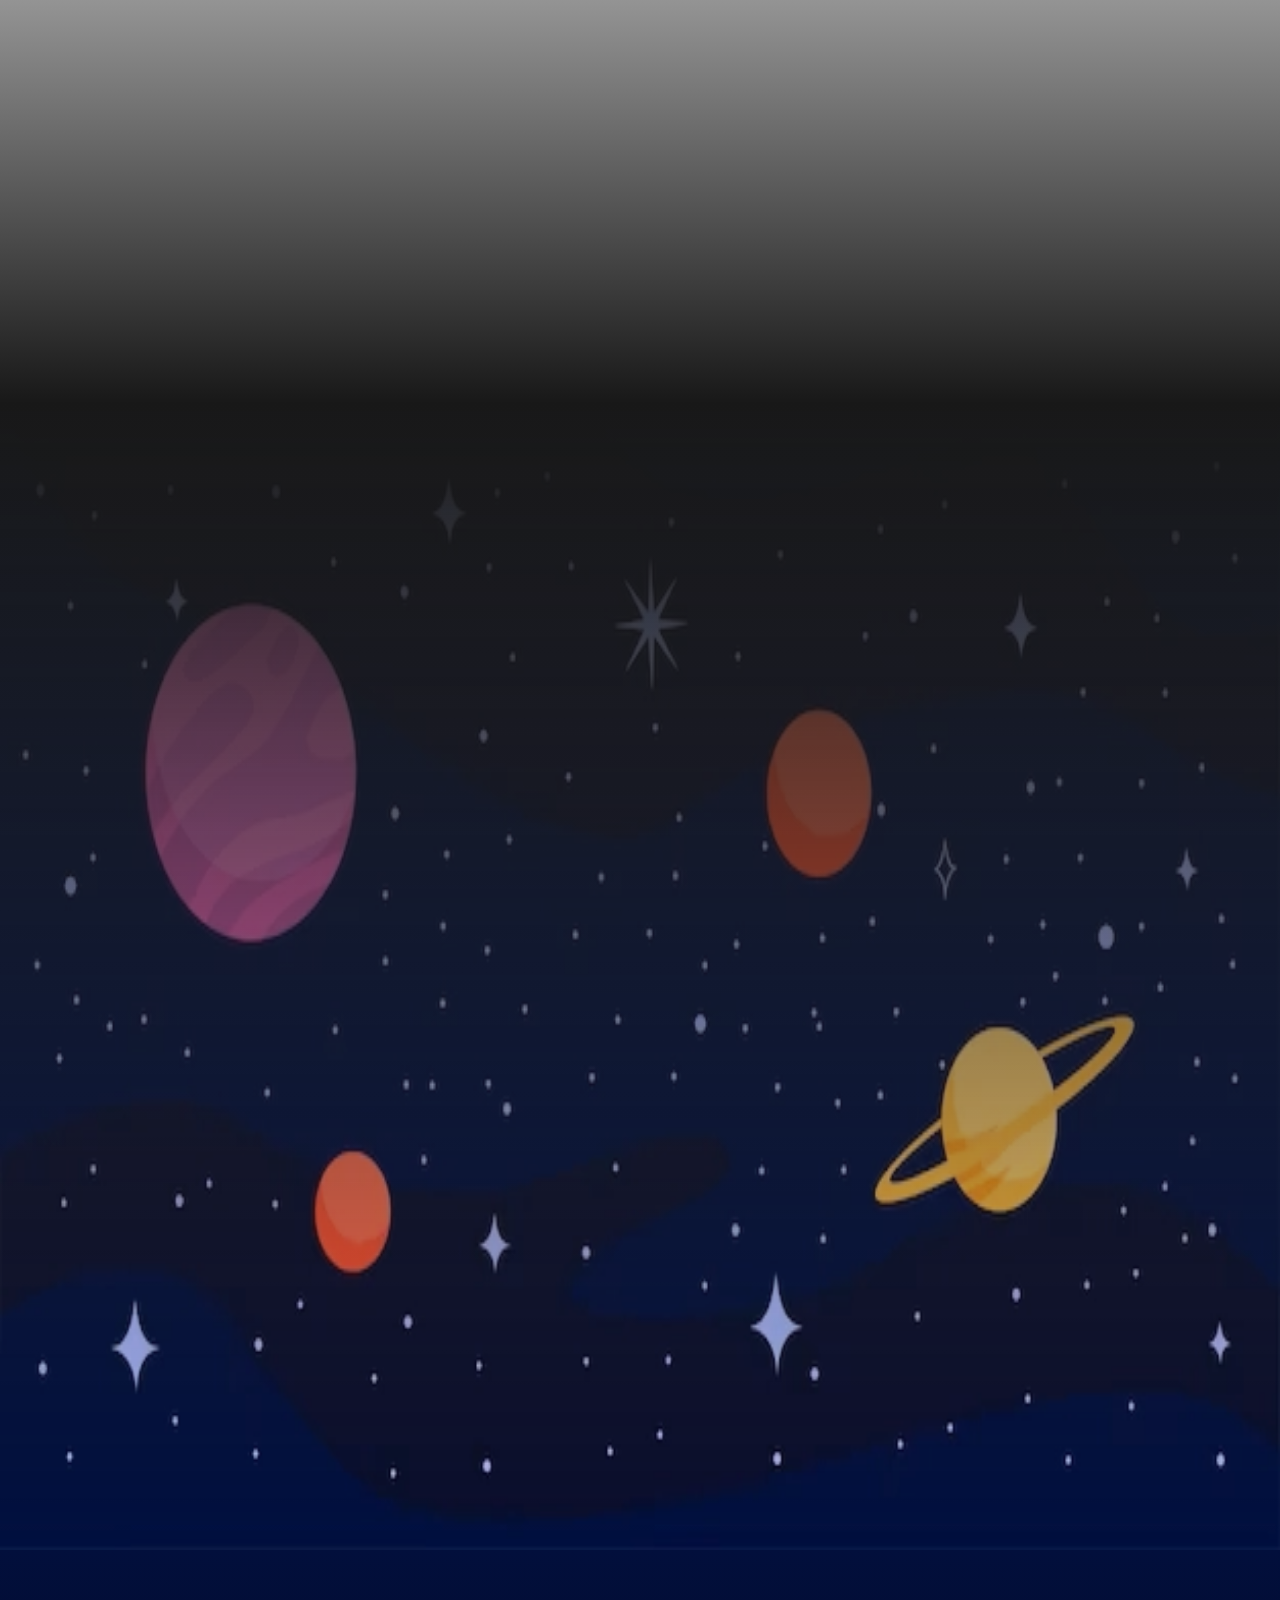
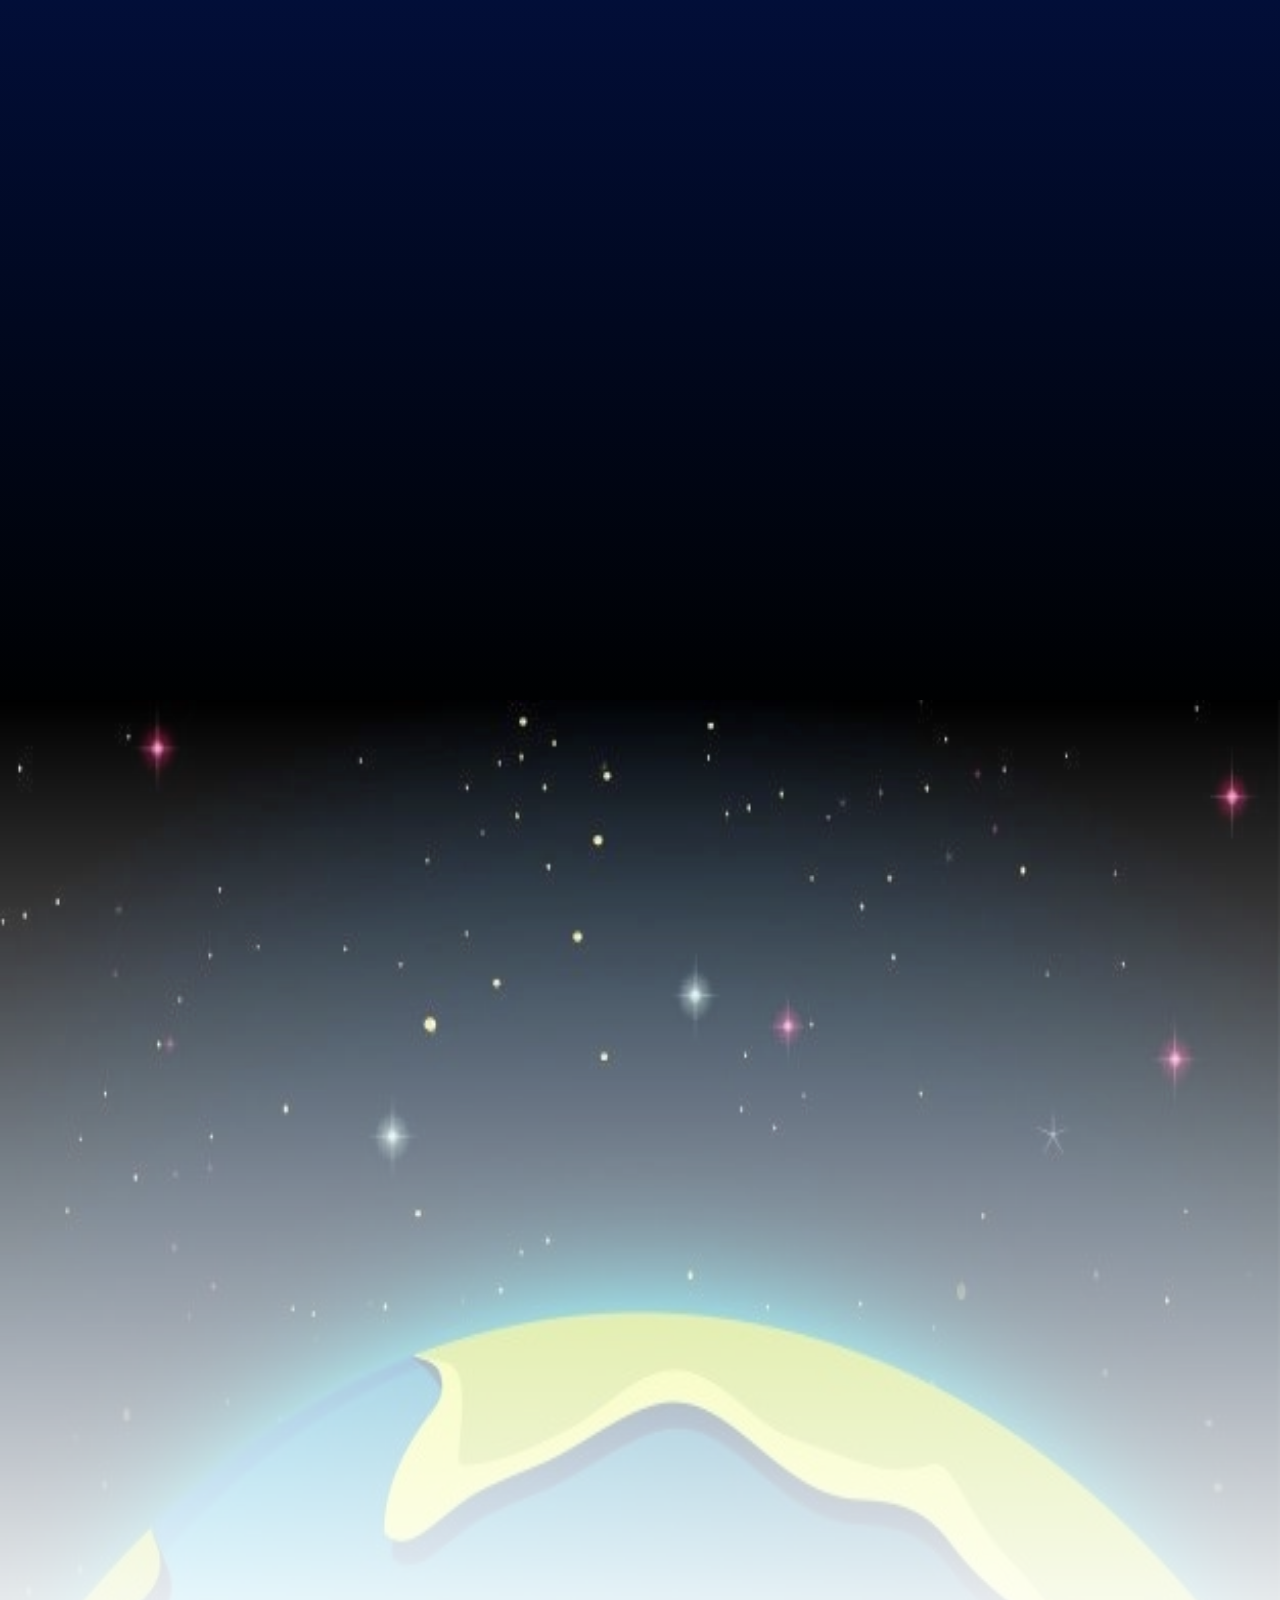
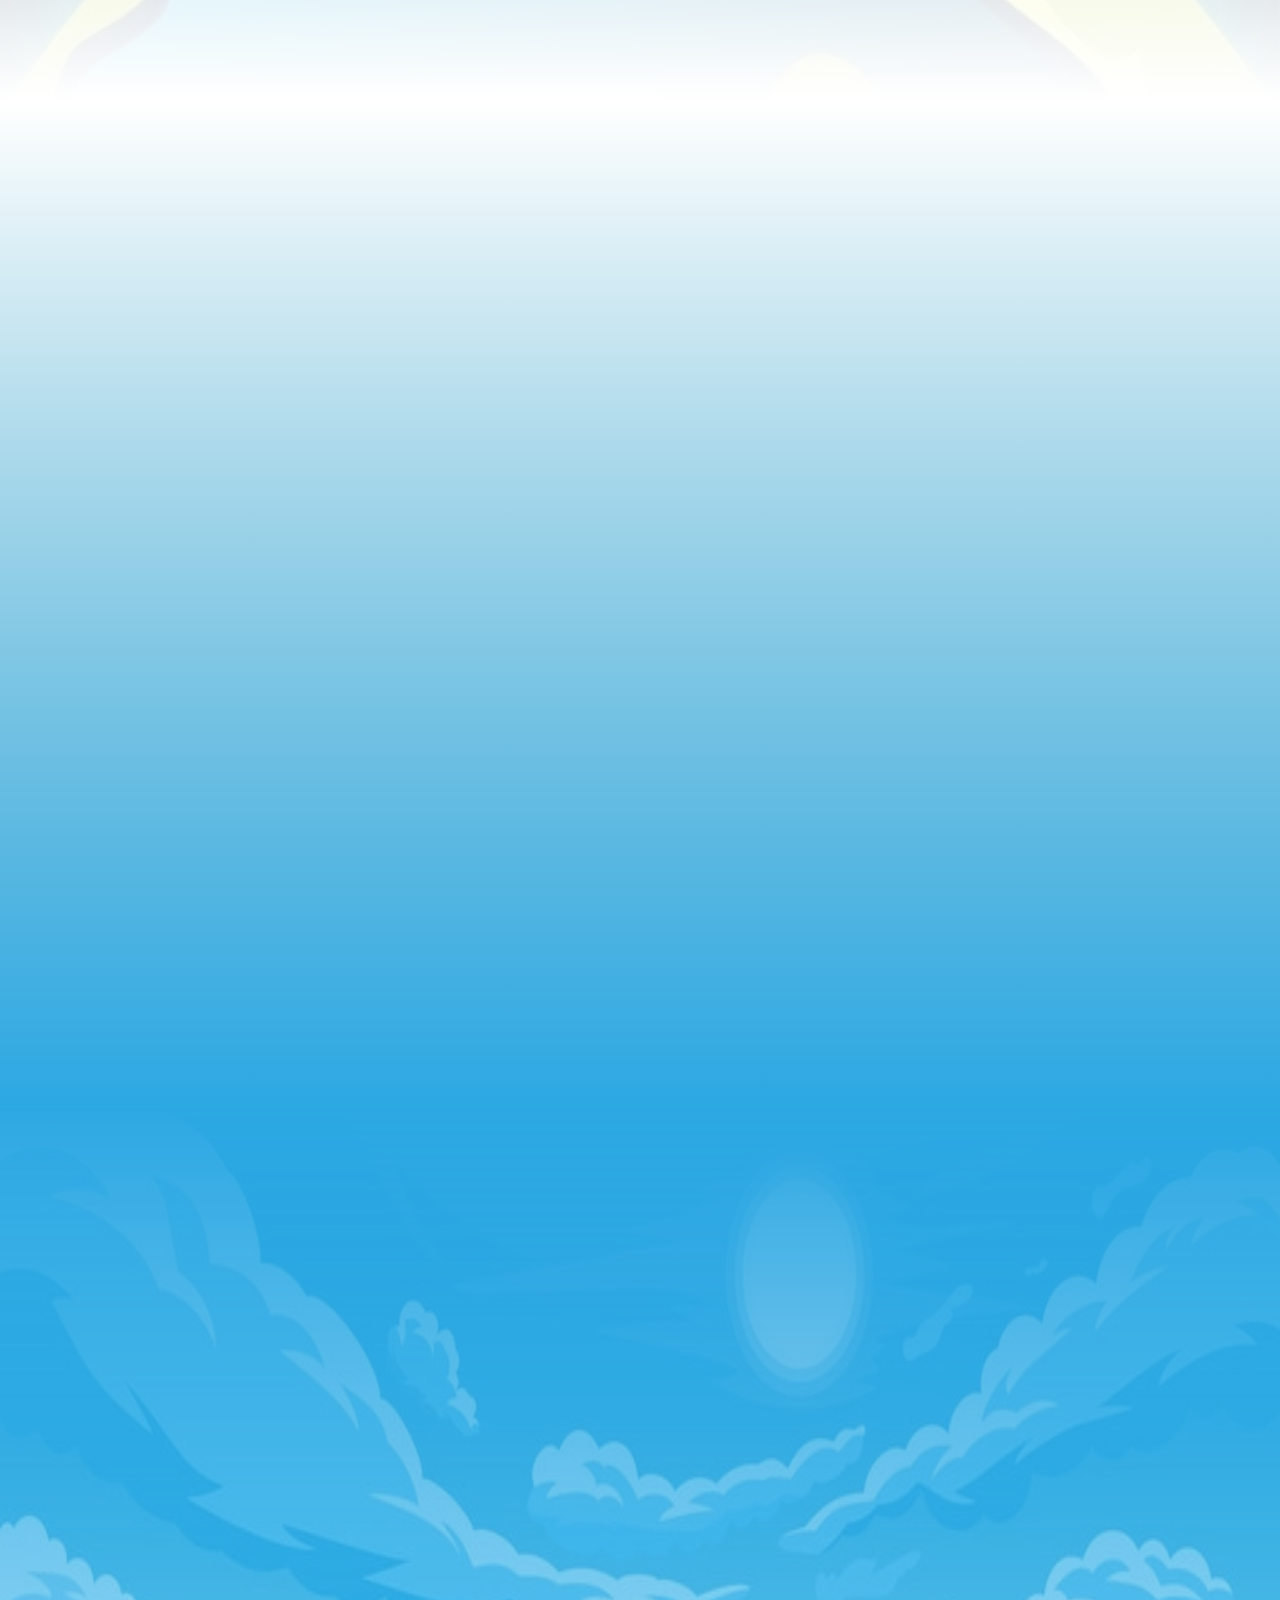
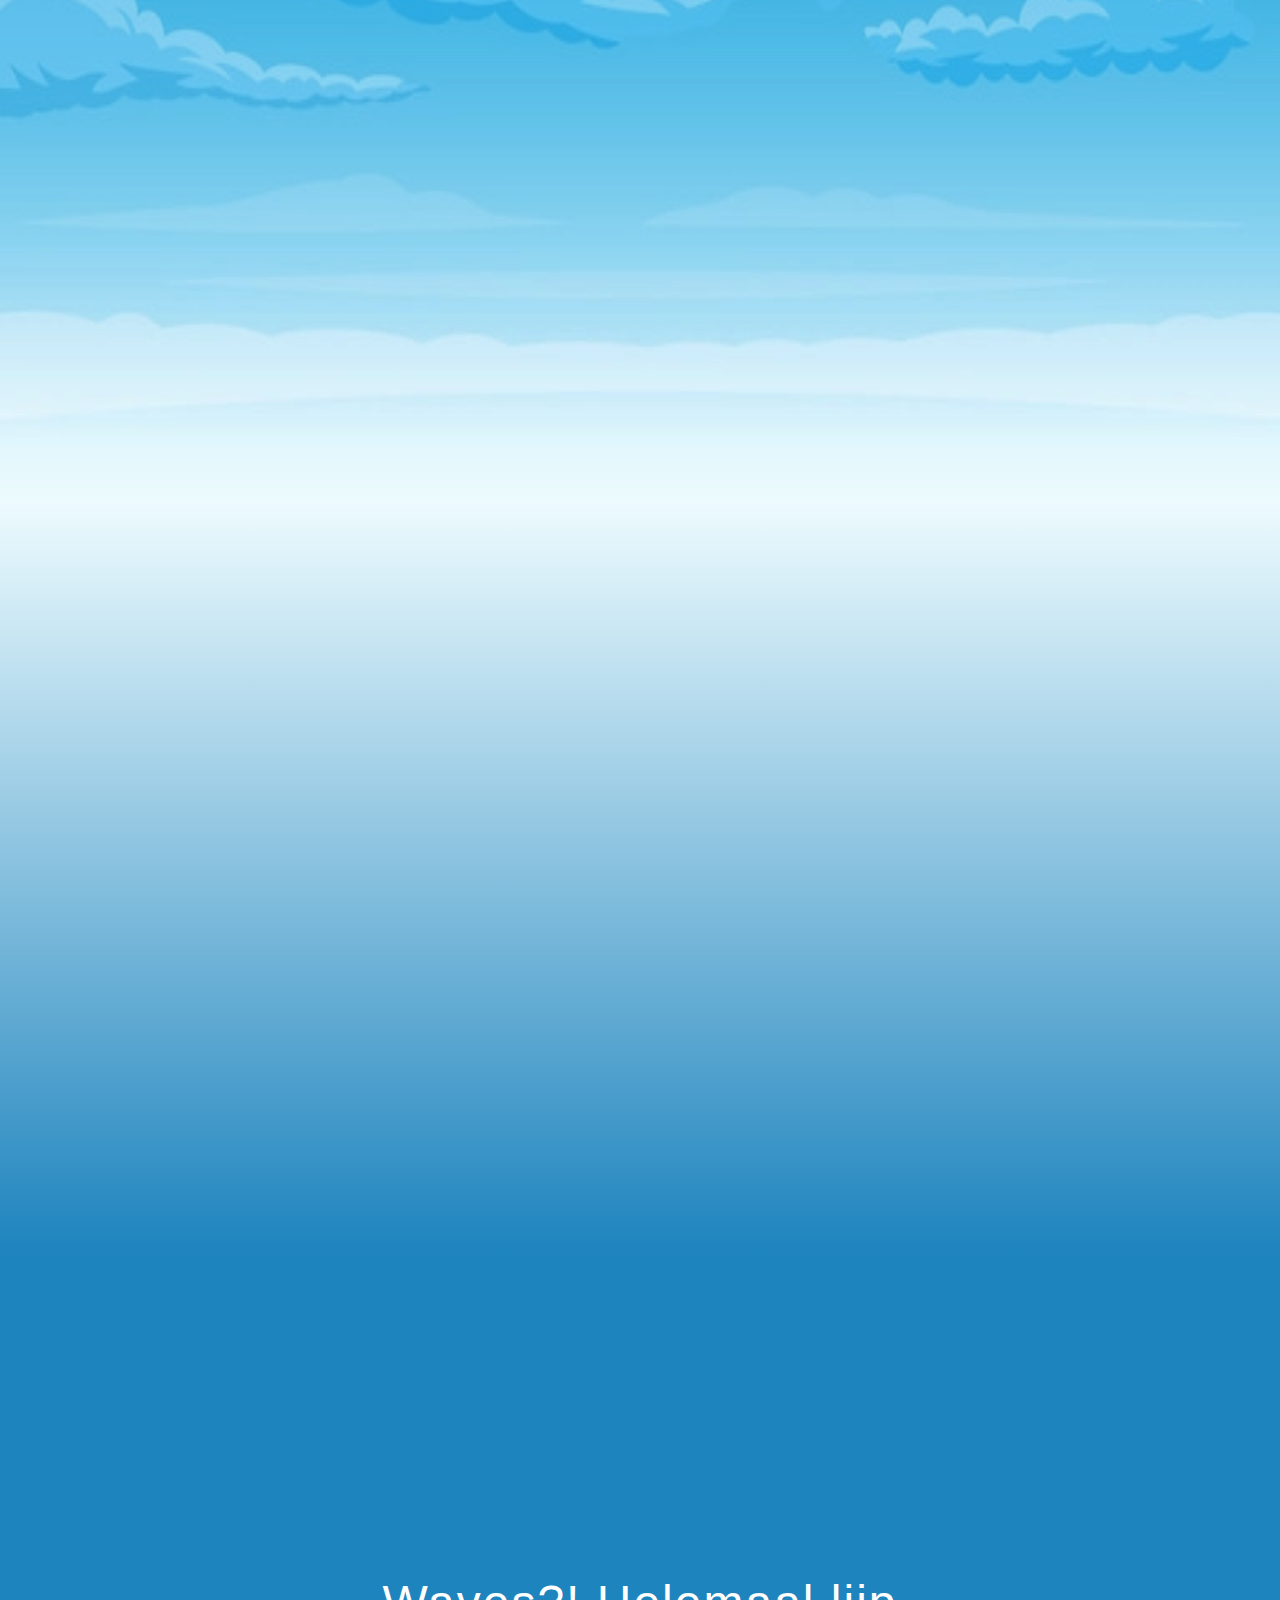
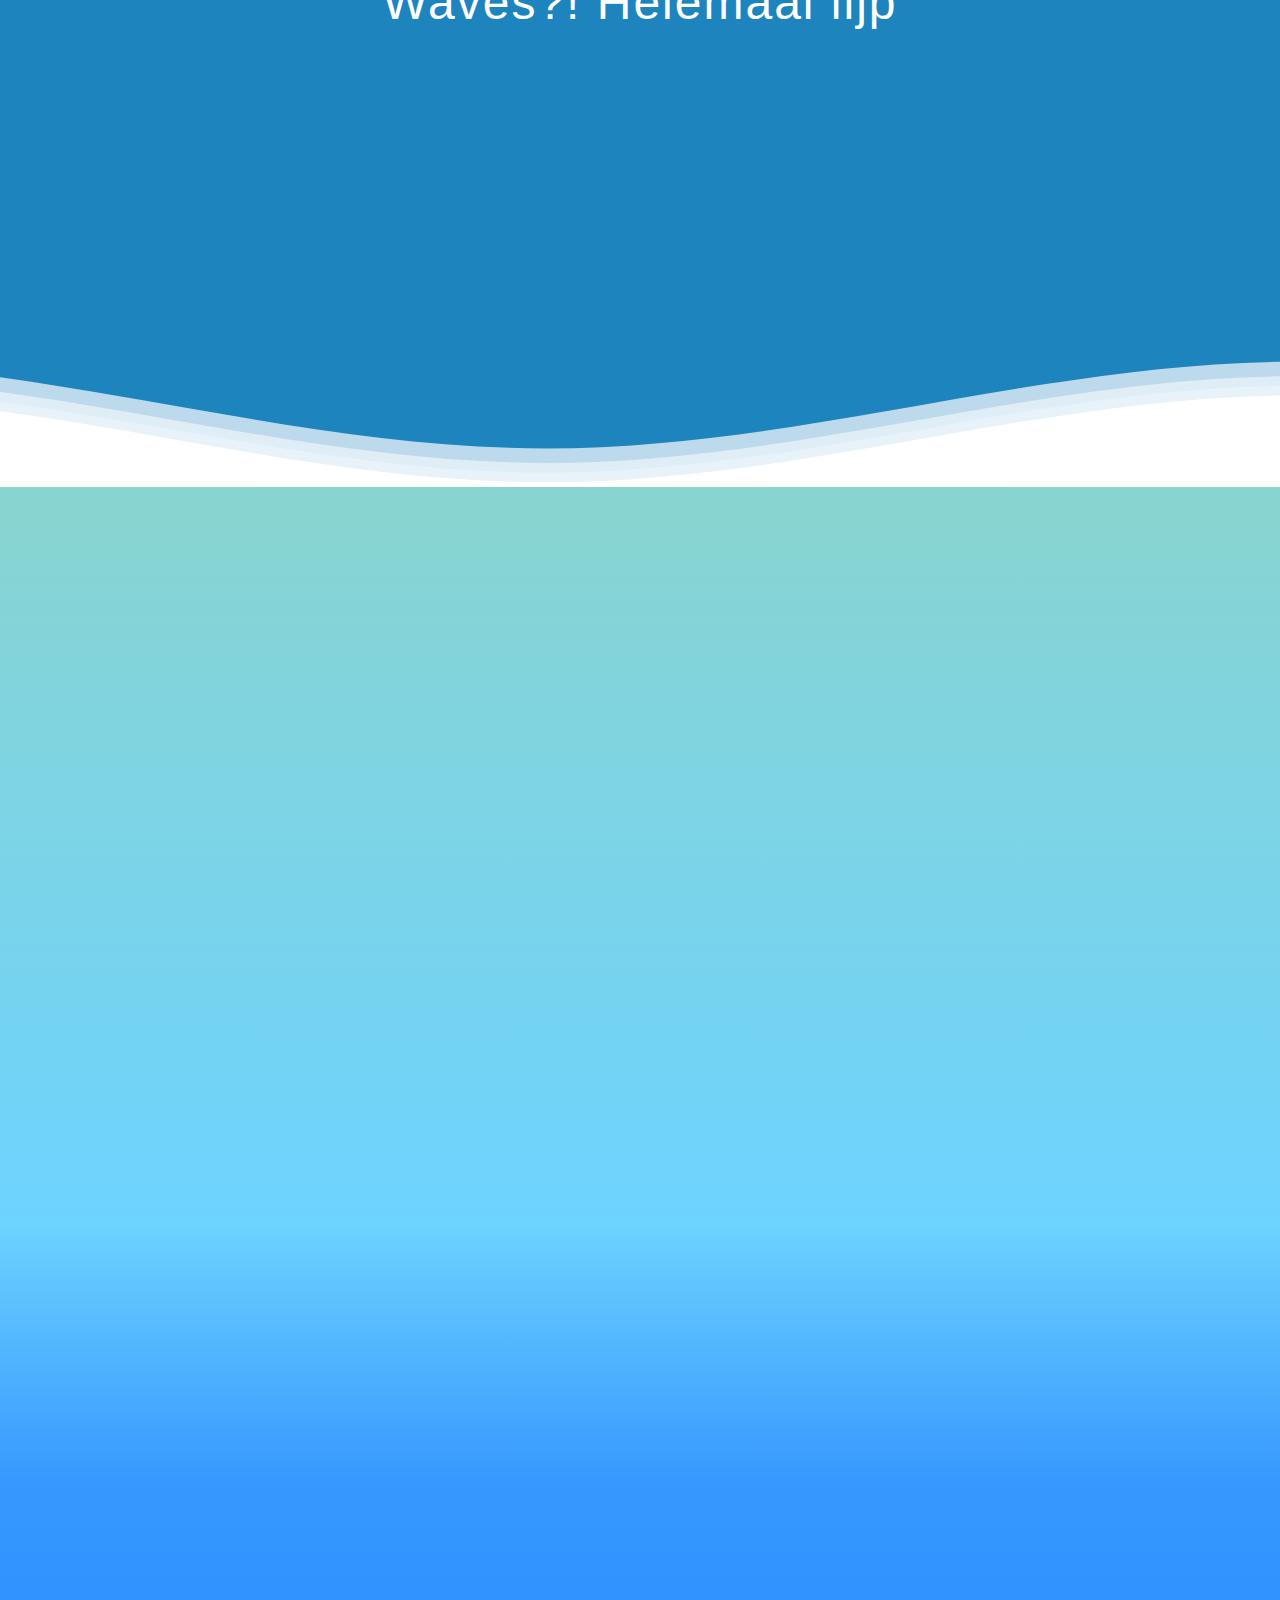
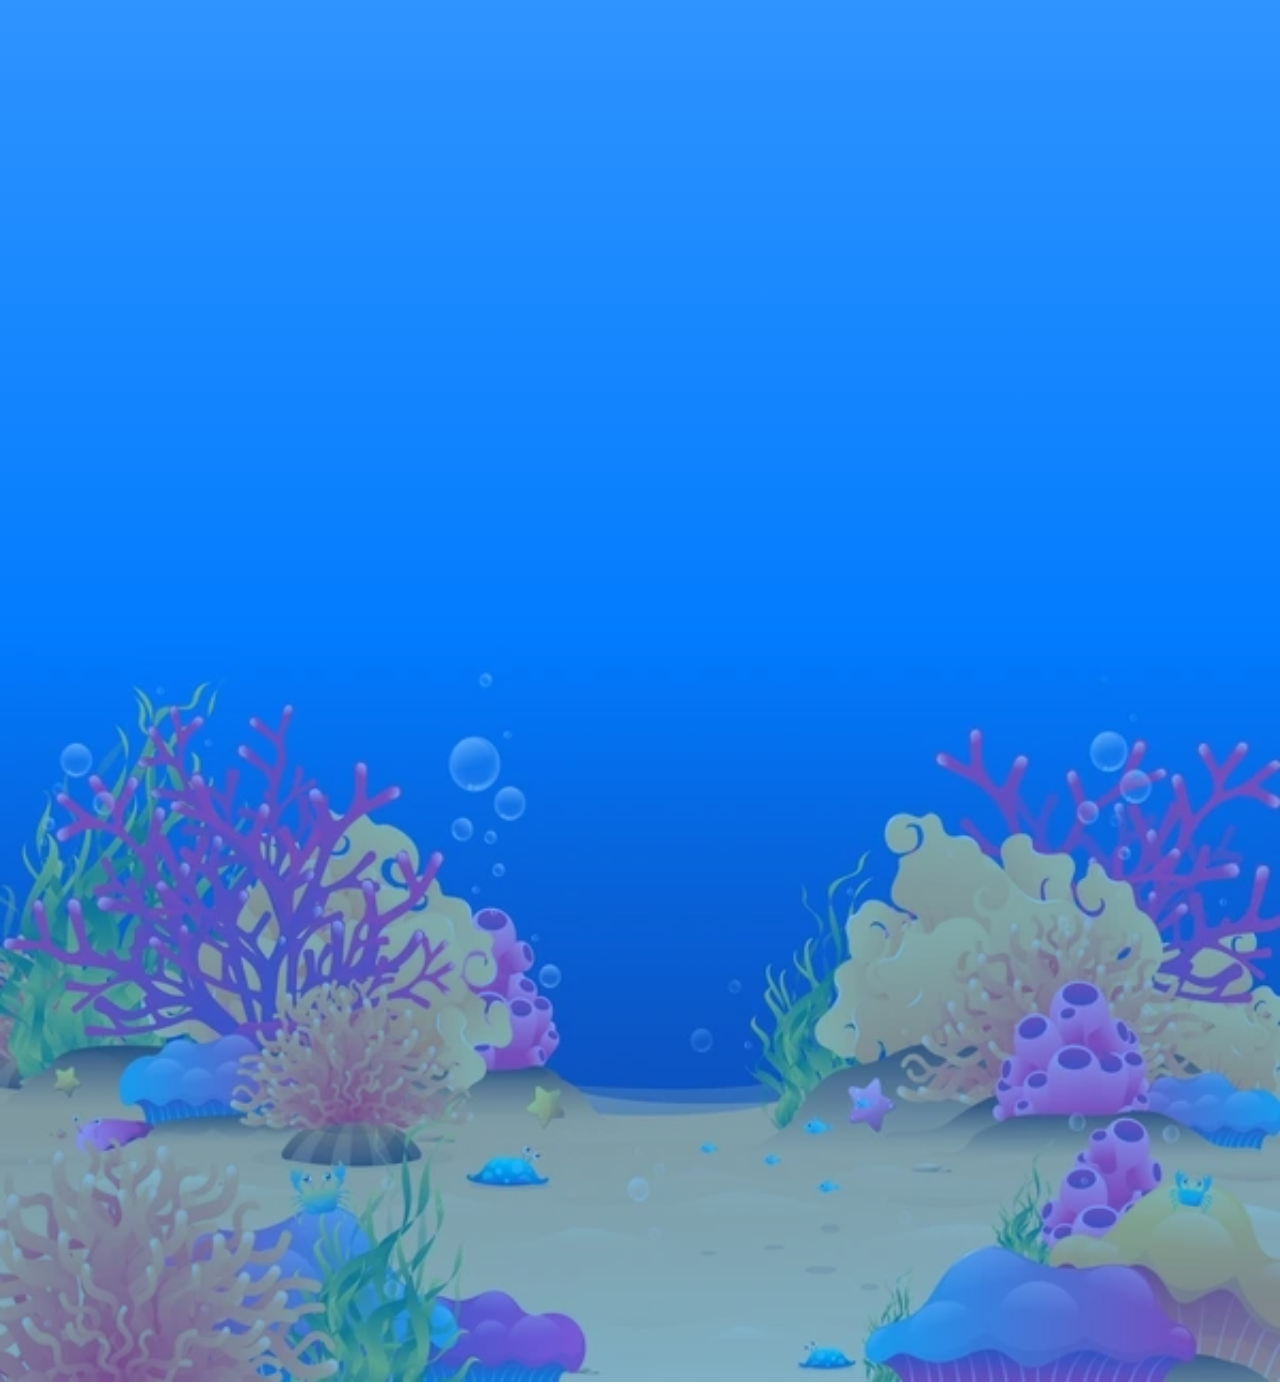
==== commit ad6c3056: "-webkit-mask-image troubleshoot" ====
--- a/Index.html
+++ b/Index.html
@@ -5,12 +5,39 @@
     <meta charset="UTF-8">
     <meta name="viewport" content="width=device-width, initial-scale=1.0">
     <link rel="stylesheet" href="style/background.css">
+    <link rel="stylesheet" href="style/burger.css">
+    <link rel="stylesheet" href="style/style.css">
     <script src="js/main.js" defer></script>
     <title>Document</title>
 </head>
 
 <body>
+
+
+
     <section class="moon">
+        <div id="menu">
+            <div id="menu-bar" onclick="menuOnClick()">
+                <div id="bar1" class="bar"></div>
+                <div id="bar2" class="bar"></div>
+                <div id="bar3" class="bar"></div>
+            </div>
+            <nav class="nav" id="nav">
+                <ul>
+                    <li><a href="Index.html">Home</a></li>
+                    <li><a href="https://github.com/Daniel-Gman">Github</a></li>
+                    <li><a href="mailto:leinad.vermeulen@gmail.com">Contact</a></li>
+                    <li><a href="#">Log-in page</a></li>
+                </ul>
+            </nav>
+        </div>
+        <div class="menu-bg" id="menu-bg"></div>
+
+        <ul class="grid">
+            <li class="card card1">
+                <p>test</p>
+            </li>
+        </ul>
         <img class="background-moon" src="/src/moon.webp" alt="">
     </section>
     <section class="space-transition"></section>
--- a/style/background.css
+++ b/style/background.css
@@ -1,8 +1,6 @@
-@import url(//fonts.googleapis.com/css?family=Lato:300:400);
-
 body {
     margin: 0;
-    height: 200vh;
+    padding: 0;
 }
 
 html {
@@ -16,13 +14,6 @@
     font-size: 48px;
 }
 
-p {
-    font-family: 'Lato', sans-serif;
-    letter-spacing: 1px;
-    font-size: 14px;
-    color: #333333;
-}
-
 .header {
     position: relative;
     text-align: center;
@@ -104,14 +95,11 @@
     left: 0;
     width: 100%;
     height: 100%;
-    background-image: url("/src/moon.webp");
-    background-size: 100% auto;
-    background-repeat: no-repeat;
-    background-position: center center;
+    background-size: 100% auto;
+    background-repeat: no-repeat;
     -webkit-mask-image: linear-gradient(to top,
             rgba(0, 0, 0, 0),
             rgba(0, 0, 0, 1));
-    mask-image: linear-gradient(to top, rgba(0, 0, 0, 0), rgba(0, 0, 0, 1));
     transition: opacity 0.5s ease;
 }
 
@@ -120,7 +108,7 @@
     height: 115rem;
     background: linear-gradient(rgba(0, 0, 0, 0.9), rgb(43, 43, 43));
     background-position: top;
-    transition: background 0.5s ease;
+    transition: 0.5s ease;
 }
 
 .background-space {
@@ -141,7 +129,7 @@
     height: 75rem;
     background: linear-gradient(#FFFFFF, rgba(0, 0, 0, 0.9));
     background-position: top;
-    transition: background 0.5s ease;
+    transition: 0.5s ease;
 }
 
 .earth-background {
@@ -161,7 +149,7 @@
     height: 75rem;
     background-position: top;
     background: linear-gradient(rgb(2, 15, 60), rgb(0, 1, 2));
-    transition: background 0.5s ease;
+    transition: 0.5s ease;
 }
 
 .cloud {
--- a/style/burger.css
+++ b/style/burger.css
@@ -0,0 +1,94 @@
+#menu {
+    z-index: 2;
+}
+
+#menu-bar {
+    width: 45px;
+    height: 40px;
+    margin: 30px 0 20px 20px;
+    cursor: pointer;
+}
+
+.bar {
+    height: 5px;
+    width: 100%;
+    background-color: #DC052D;
+    display: block;
+    border-radius: 5px;
+    transition: 0.3s ease;
+}
+
+#bar1 {
+    transform: translateY(-4px);
+}
+
+#bar3 {
+    transform: translateY(4px);
+}
+
+.nav {
+    transition: 0.3s ease;
+    display: none;
+}
+
+.nav ul {
+    padding: 0 22px;
+}
+
+.nav li {
+    list-style: none;
+    padding: 12px 0;
+}
+
+.nav li a {
+    color: white;
+    font-size: 20px;
+    text-decoration: none;
+}
+
+.nav li a:hover {
+    font-weight: bold;
+}
+
+.menu-bg,
+#menu {
+    top: 0;
+    left: 0;
+    position: absolute;
+}
+
+.menu-bg {
+    z-index: 1;
+    width: 0;
+    height: 0;
+    margin: 30px 0 20px 20px;
+    background: radial-gradient(circle, #DC052D, #DC052D);
+    border-radius: 50%;
+    transition: 0.3s ease;
+}
+
+.change {
+    display: block;
+}
+
+.change .bar {
+    background-color: white;
+}
+
+.change #bar1 {
+    transform: translateY(4px) rotateZ(-45deg);
+}
+
+.change #bar2 {
+    opacity: 0;
+}
+
+.change #bar3 {
+    transform: translateY(-6px) rotateZ(45deg);
+}
+
+.change-bg {
+    width: 520px;
+    height: 460px;
+    transform: translate(-60%, -30%);
+}--- a/style/style.css
+++ b/style/style.css
@@ -0,0 +1,33 @@
+* {
+    padding: 0;
+    margin: 0;
+}
+
+.grid {
+    height: 80rem;
+    display: grid;
+    width: 100%;
+    grid-template-columns: repeat(16, 2fr);
+    grid-template-rows: repeat(16, 2fr);
+    gap: 1rem;
+}
+
+.card {
+    list-style: none;
+    background: white;
+    border-radius: 1rem;
+    box-shadow: 0 1rem 1rem 0 #a492b2;
+}
+
+.card1 {
+    grid-row: 2/10;
+    grid-column: 4/14;
+    background-color: red;
+}
+
+p {
+    display: flex;
+    justify-content: center;
+    color: black;
+    font-size: 10rem;
+}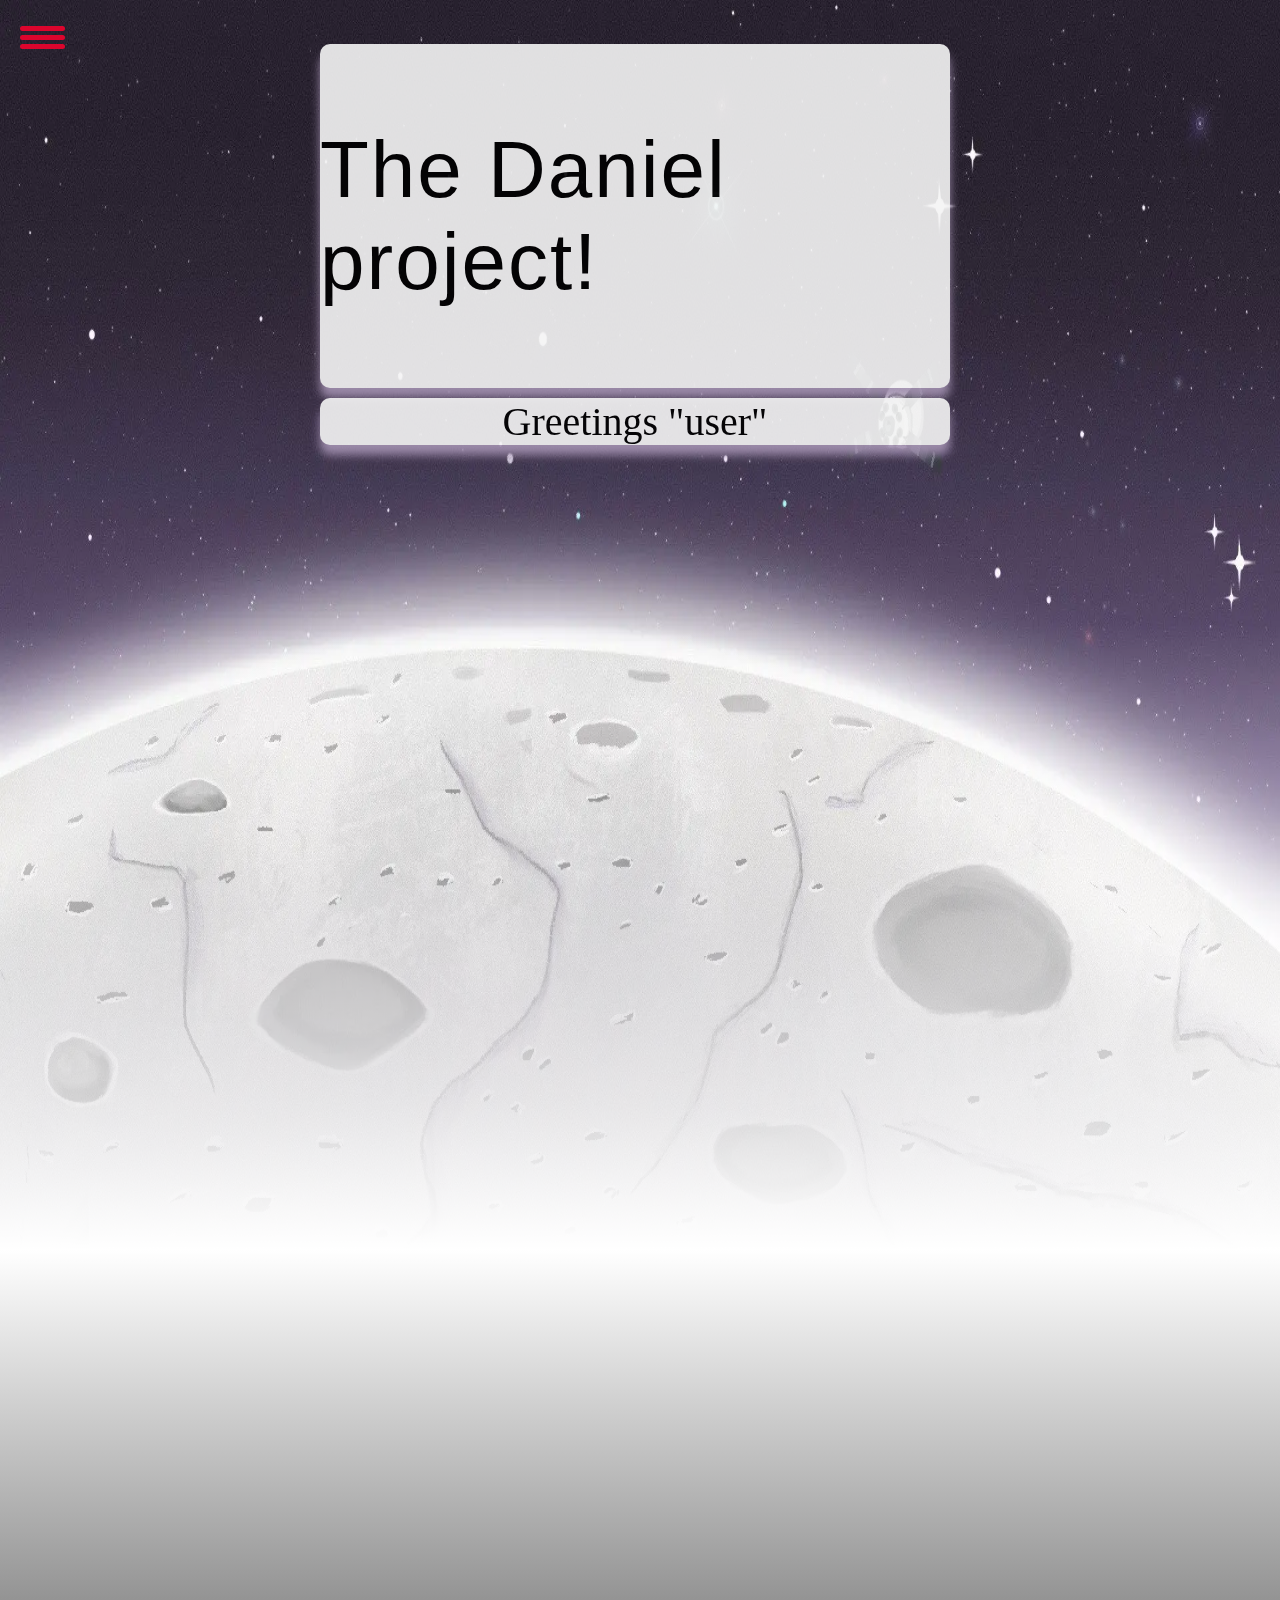
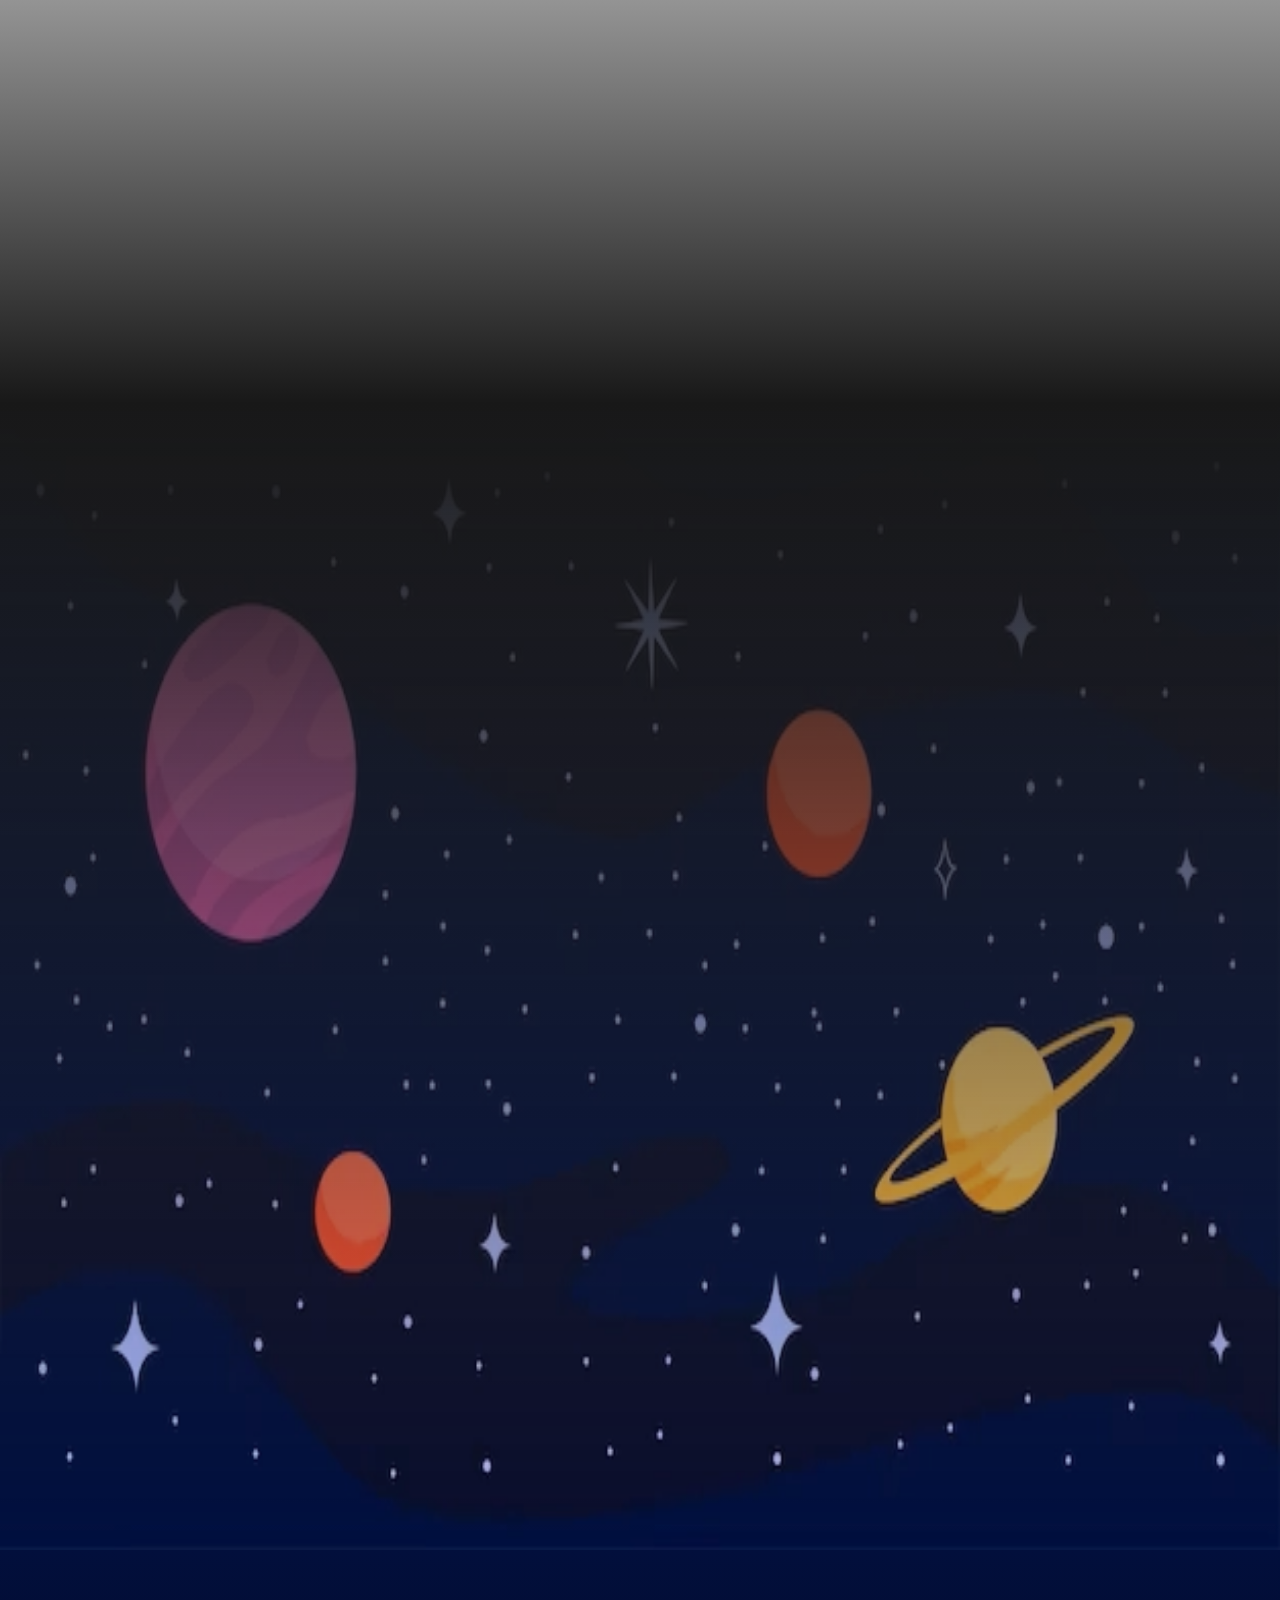
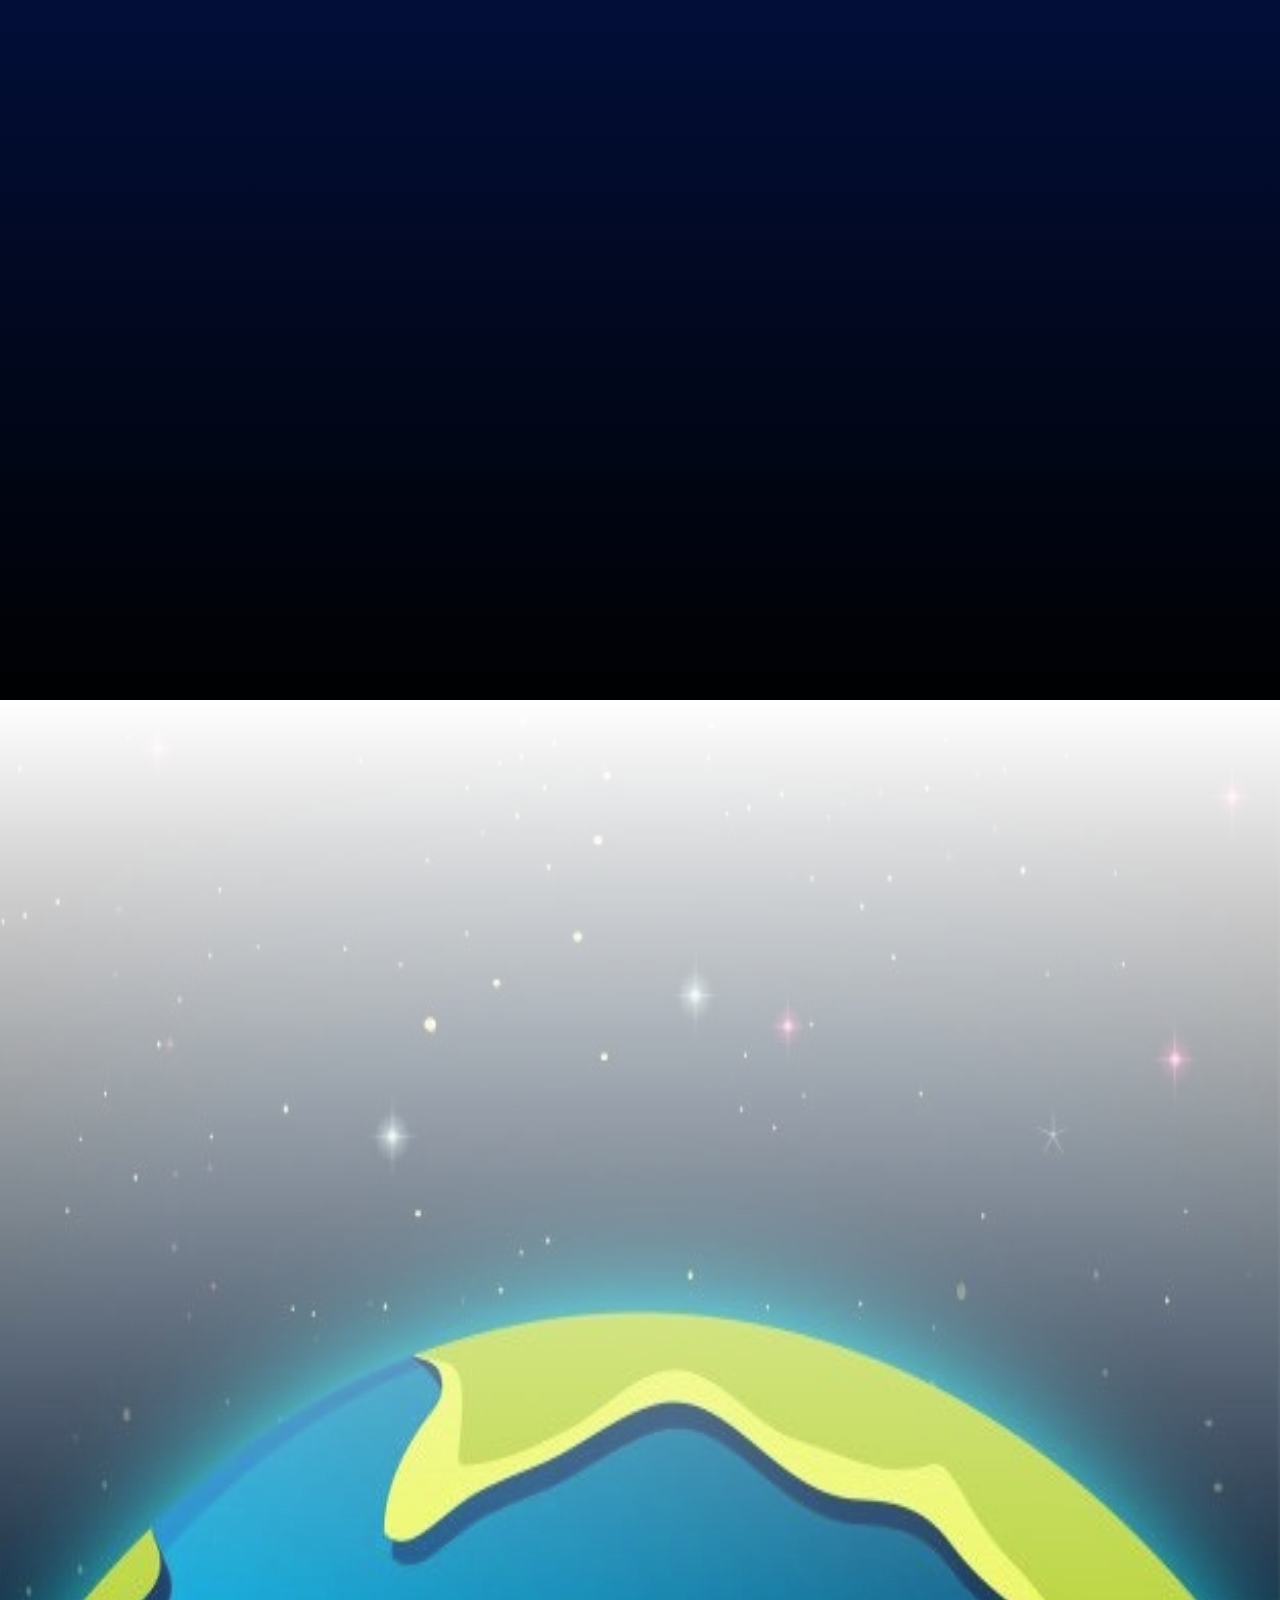
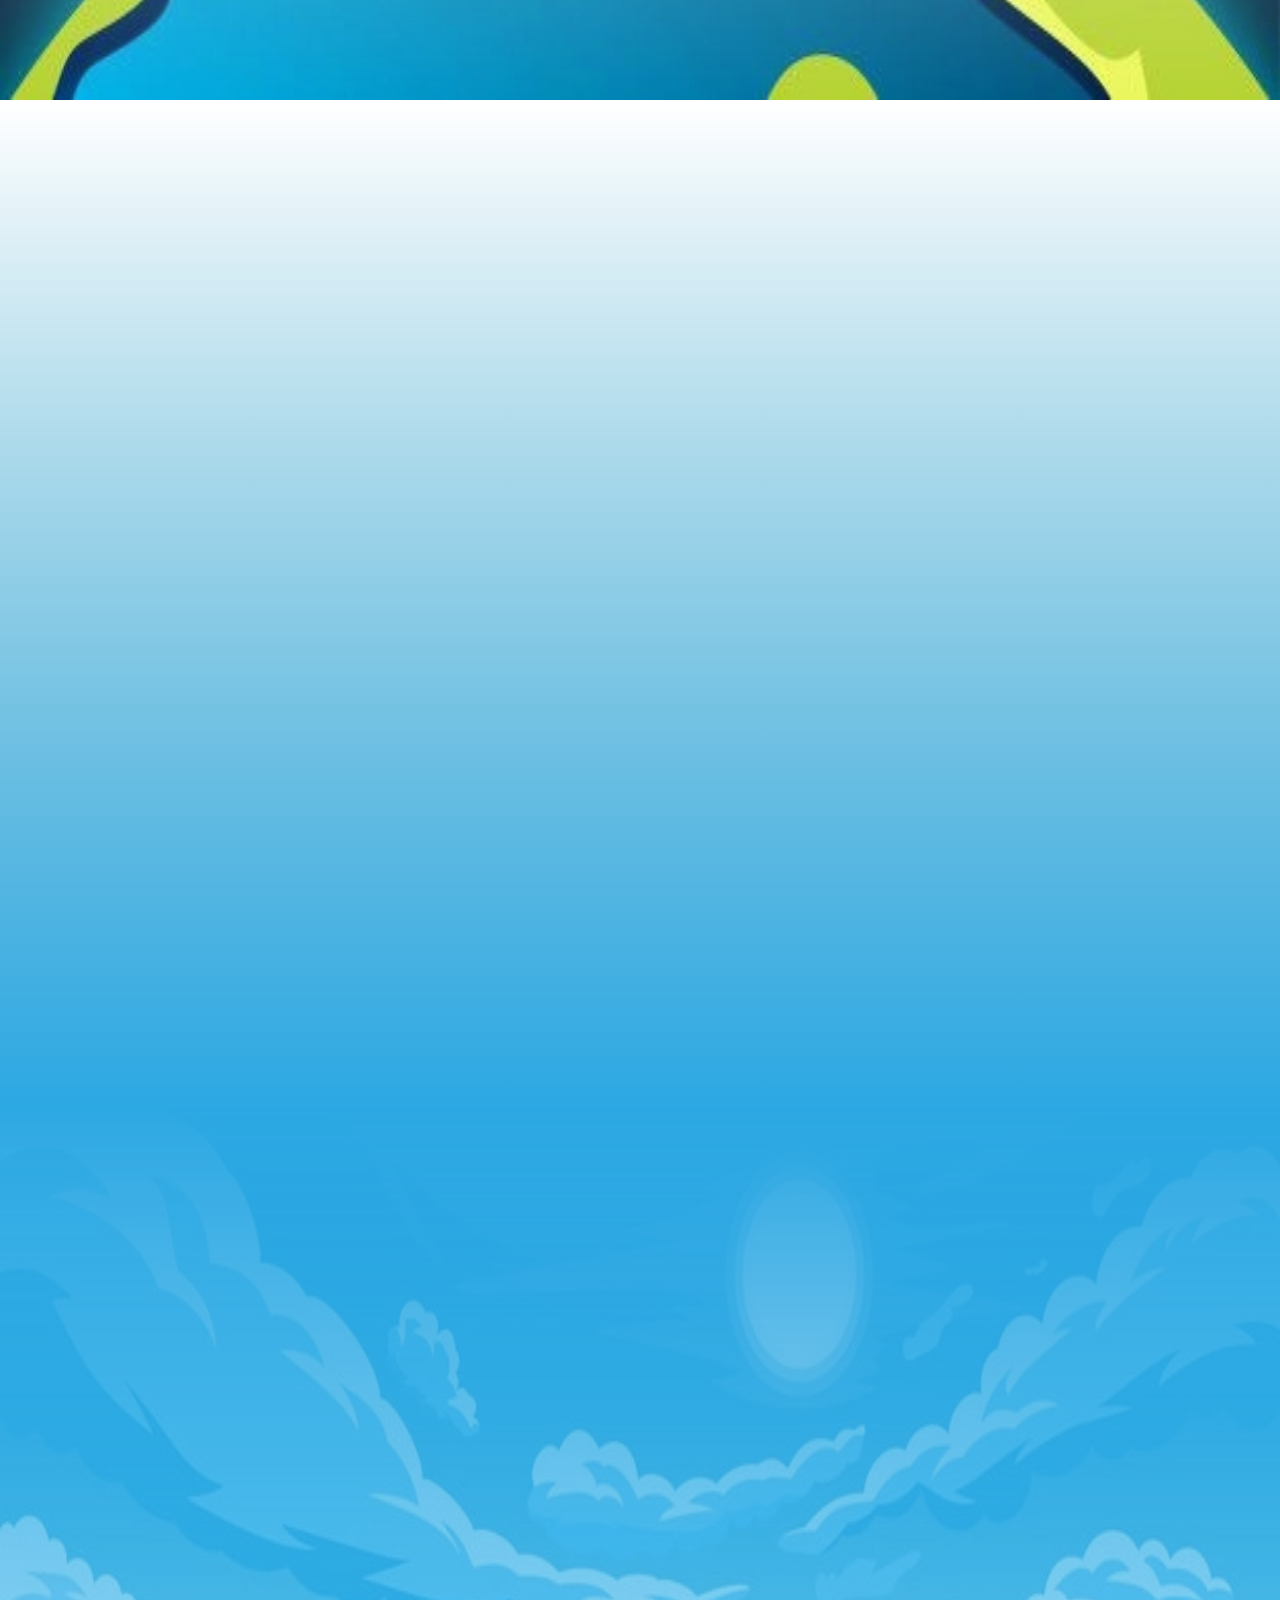
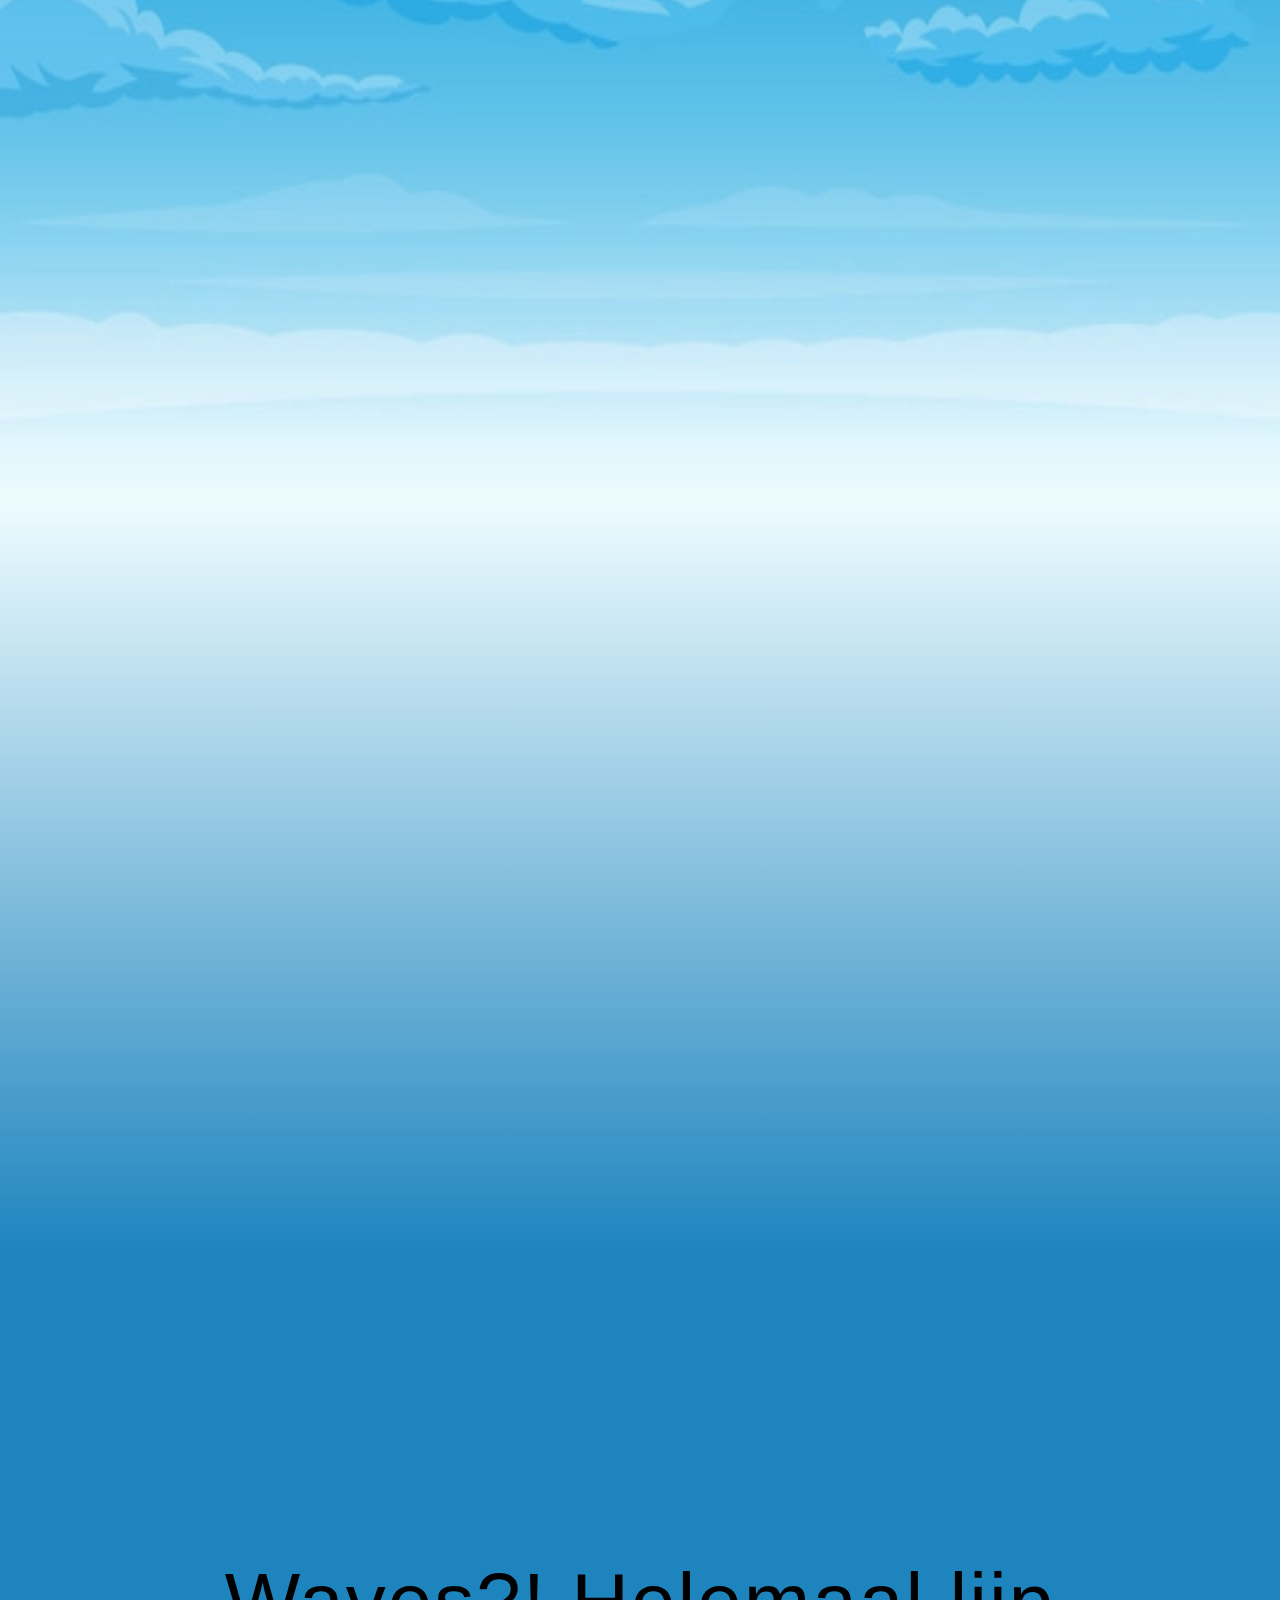
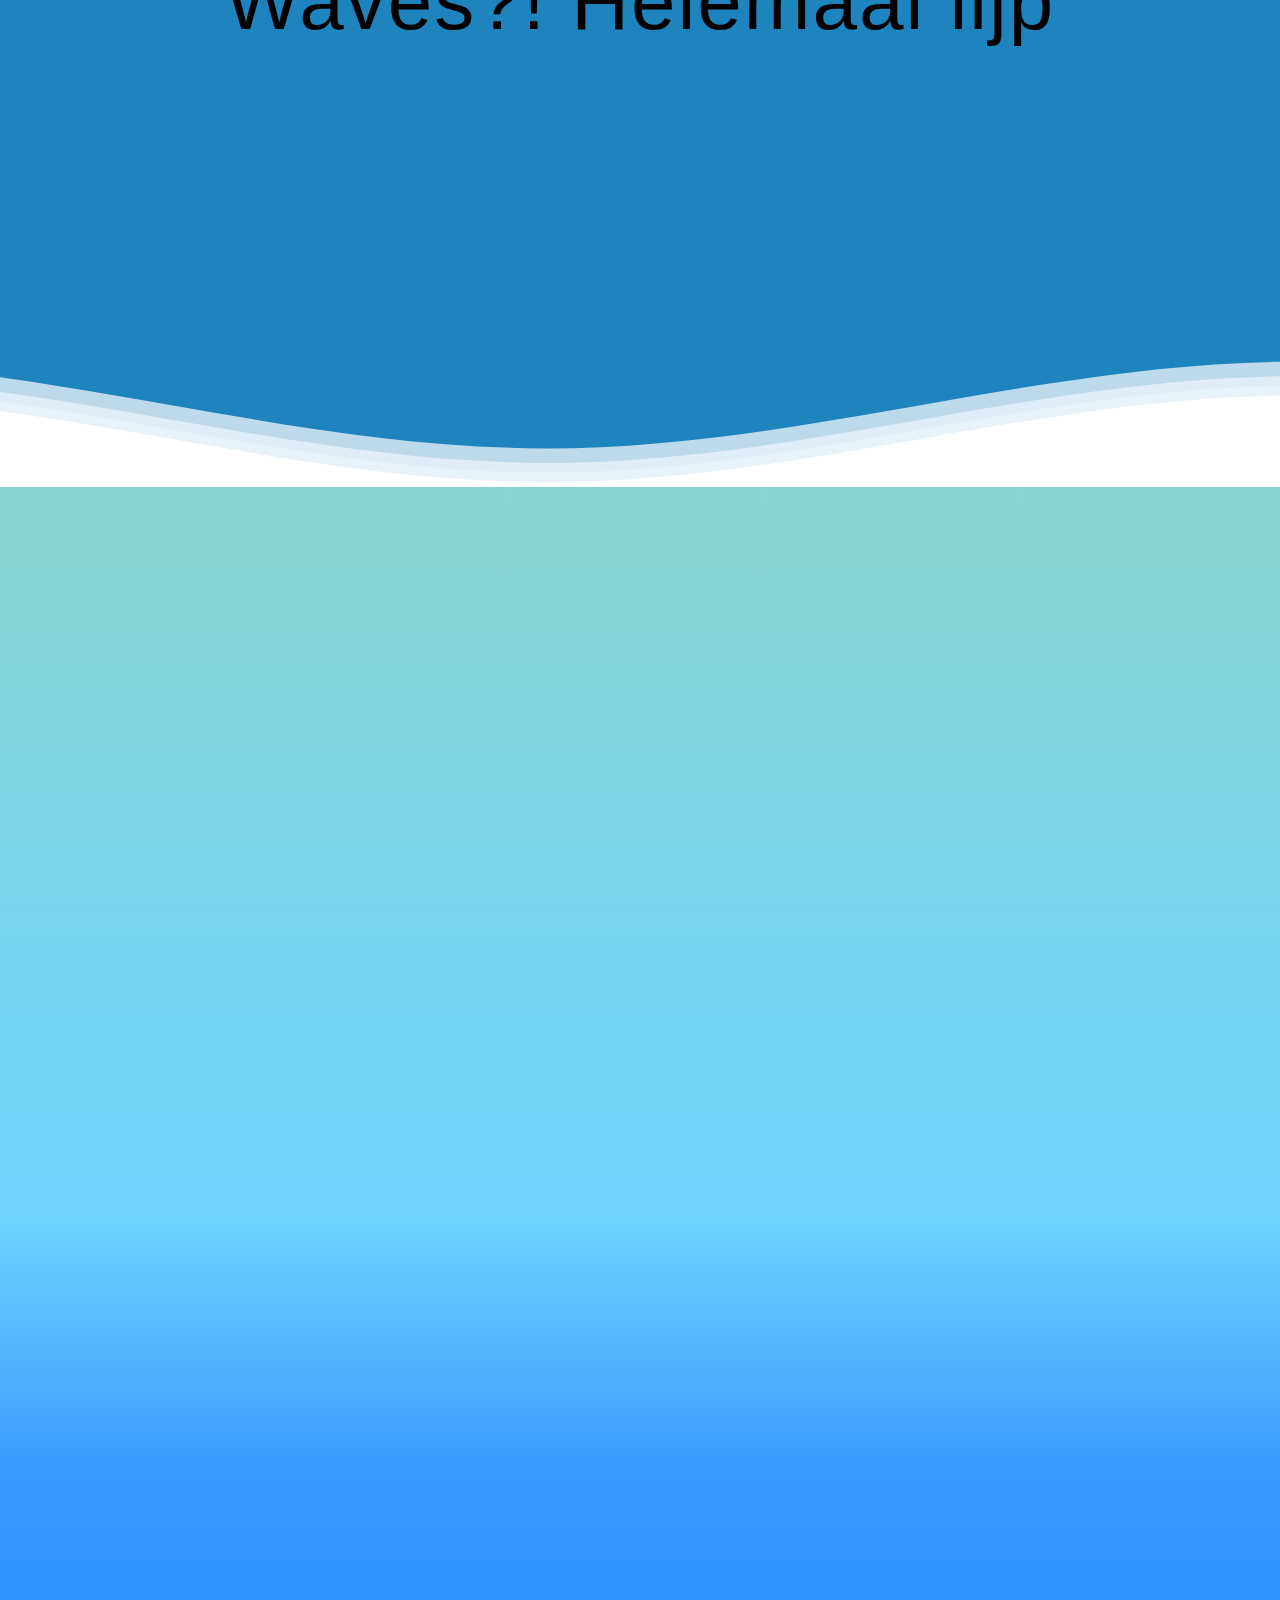
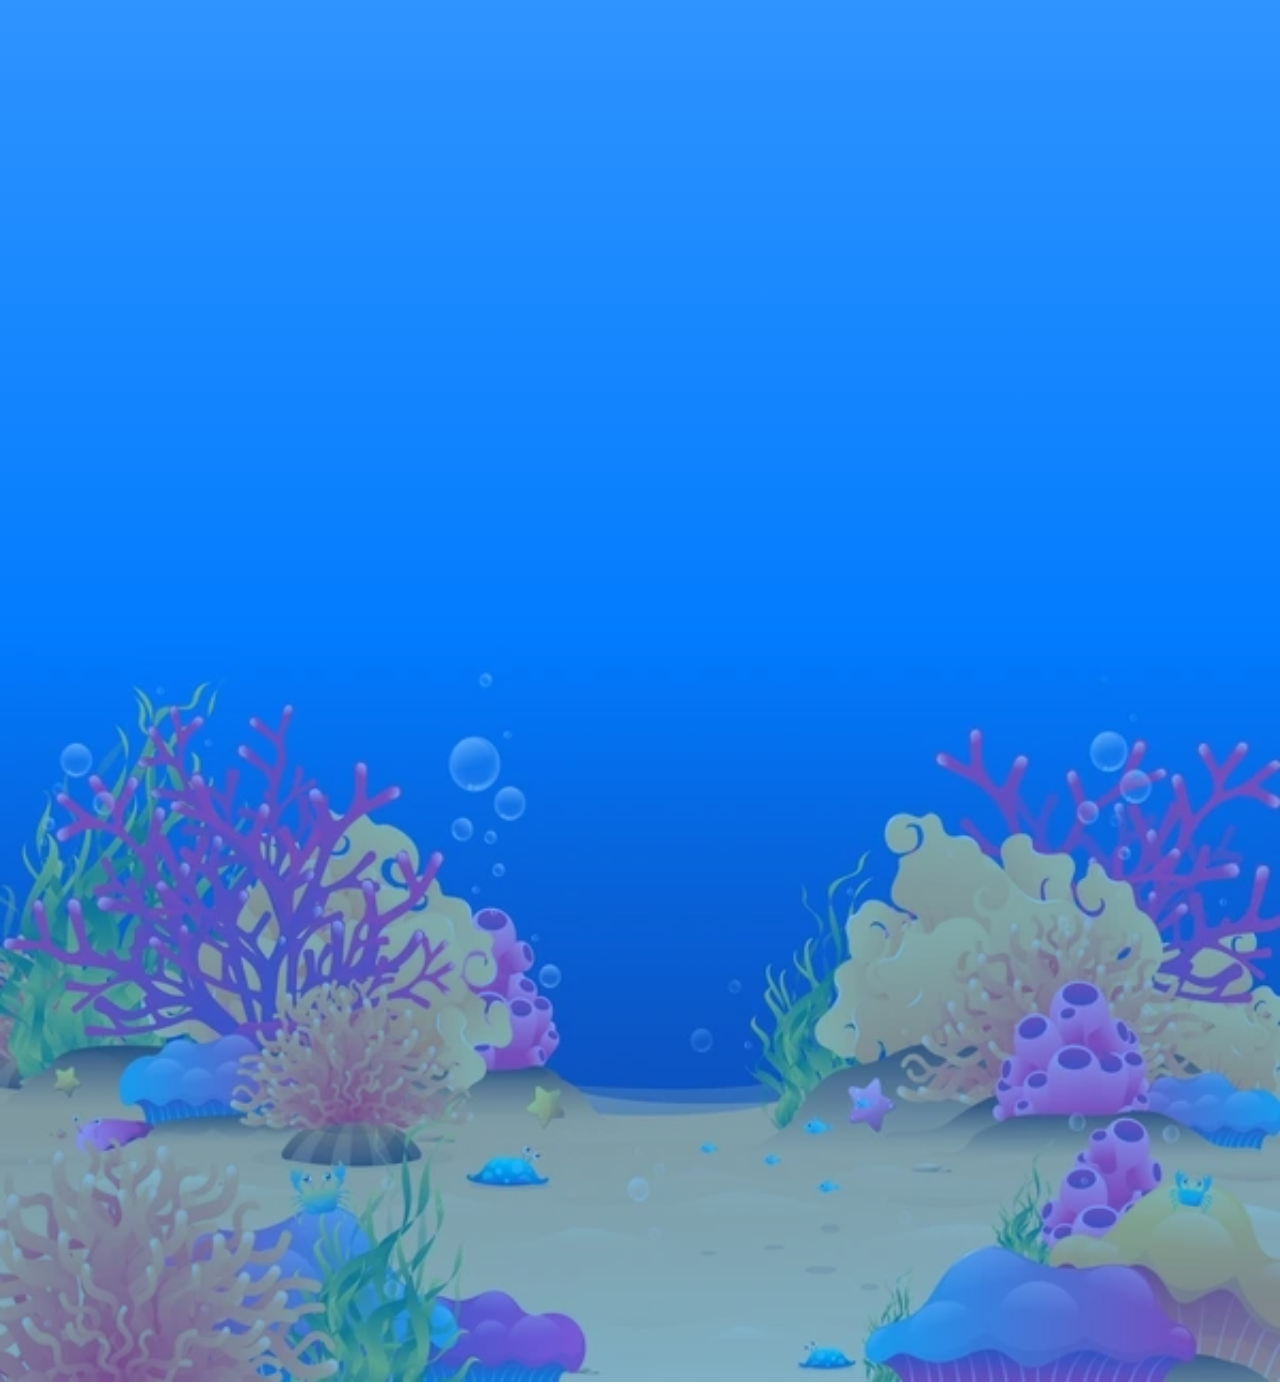
==== commit 6cd46977: "back-end" ====
--- a/Index.html
+++ b/Index.html
@@ -35,14 +35,17 @@
 
         <ul class="grid">
             <li class="card card1">
-                <p>test</p>
+                <h1>The Daniel project!</h1>
             </li>
+            <li class="card card2">Greetings "user"</li>
+            <li class="card--fade"></li>
         </ul>
-        <img class="background-moon" src="/src/moon.webp" alt="">
+
+        <img class="background-moon" src="src/moon.webp" alt="">
     </section>
     <section class="space-transition"></section>
     <section class="space">
-        <img class="background-space" src="/src/space.webp" alt="">
+        <img class="background-space" src="src/space.webp" alt="">
     </section>
     <section class="earth-transition"></section>
     <section class="earth"></section>
--- a/style/background.css
+++ b/style/background.css
@@ -86,7 +86,13 @@
     position: relative;
     width: 100%;
     height: 125rem;
-    overflow: hidden;
+}
+
+.card--fade {
+    grid-row: 1/30;
+    grid-column: 1/22;
+    background: linear-gradient(rgba(255, 0, 0, 0) 50%, rgb(255, 255, 255));
+    z-index: 6;
 }
 
 .background-moon {
@@ -97,10 +103,6 @@
     height: 100%;
     background-size: 100% auto;
     background-repeat: no-repeat;
-    -webkit-mask-image: linear-gradient(to top,
-            rgba(0, 0, 0, 0),
-            rgba(0, 0, 0, 1));
-    transition: opacity 0.5s ease;
 }
 
 .space {
@@ -121,7 +123,6 @@
             rgba(0, 0, 0, 0),
             rgba(0, 0, 0, 1));
     mask-image: linear-gradient(to bottom, rgba(0, 0, 0, 0), rgba(0, 0, 0, 1));
-    transition: opacity 0.5s ease;
 }
 
 .space-transition {
@@ -138,10 +139,10 @@
     background-size: 100% auto;
     background-repeat: no-repeat;
     background-position: center center;
-    -webkit-mask: linear-gradient(to top,
-            rgba(0, 0, 0, 0),
-            rgba(0, 0, 0, 1));
-    transition: opacity 0.5s ease;
+    -webkit-mask-image: linear-gradient(to top,
+            rgba(0, 0, 0, 0),
+            rgba(0, 0, 0, 1));
+    mask-image: linear-gradient(to bottom, rgba(0, 0, 0, 0), rgba(0, 0, 0, 1));
 }
 
 .earth-transition {
@@ -168,7 +169,6 @@
             rgba(0, 0, 0, 0),
             rgba(0, 0, 0, 1));
     mask-image: linear-gradient(to bottom, rgba(0, 0, 0, 0), rgba(0, 0, 0, 1));
-    transition: opacity 0.5s ease;
 }
 
 .cloud-transition {
@@ -179,7 +179,6 @@
             rgba(0, 0, 0, 0),
             rgba(0, 0, 0, 1));
     mask-image: linear-gradient(to bottom, rgba(0, 0, 0, 0), rgba(0, 0, 0, 1));
-    transition: opacity 0.5s ease;
 }
 
 .ocean-transition {
--- a/style/burger.css
+++ b/style/burger.css
@@ -1,5 +1,5 @@
 #menu {
-    z-index: 2;
+    z-index: 11;
 }
 
 #menu-bar {
--- a/style/style.css
+++ b/style/style.css
@@ -4,11 +4,11 @@
 }
 
 .grid {
-    height: 80rem;
+    height: 125rem;
     display: grid;
     width: 100%;
-    grid-template-columns: repeat(16, 2fr);
-    grid-template-rows: repeat(16, 2fr);
+    grid-template-columns: repeat(20, 2fr);
+    grid-template-rows: repeat(28, 2fr);
     gap: 1rem;
 }
 
@@ -17,17 +17,33 @@
     background: white;
     border-radius: 1rem;
     box-shadow: 0 1rem 1rem 0 #a492b2;
+    z-index: 5;
 }
 
 .card1 {
     grid-row: 2/10;
-    grid-column: 4/14;
-    background-color: red;
+    grid-column: 6/16;
+    background-color: whitesmoke;
+    opacity: 0.9;
+    display: flex;
+    align-items: center;
+    justify-content: center;
 }
 
-p {
+.card2 {
+    grid-row: 10/11;
+    grid-column: 6/16;
+    background-color: whitesmoke;
+    opacity: 0.9;
+    display: flex;
+    justify-content: center;
+    align-items: center;
+    font-size: 4rem;
+}
+
+h1 {
     display: flex;
     justify-content: center;
     color: black;
-    font-size: 10rem;
+    font-size: 8rem;
 }